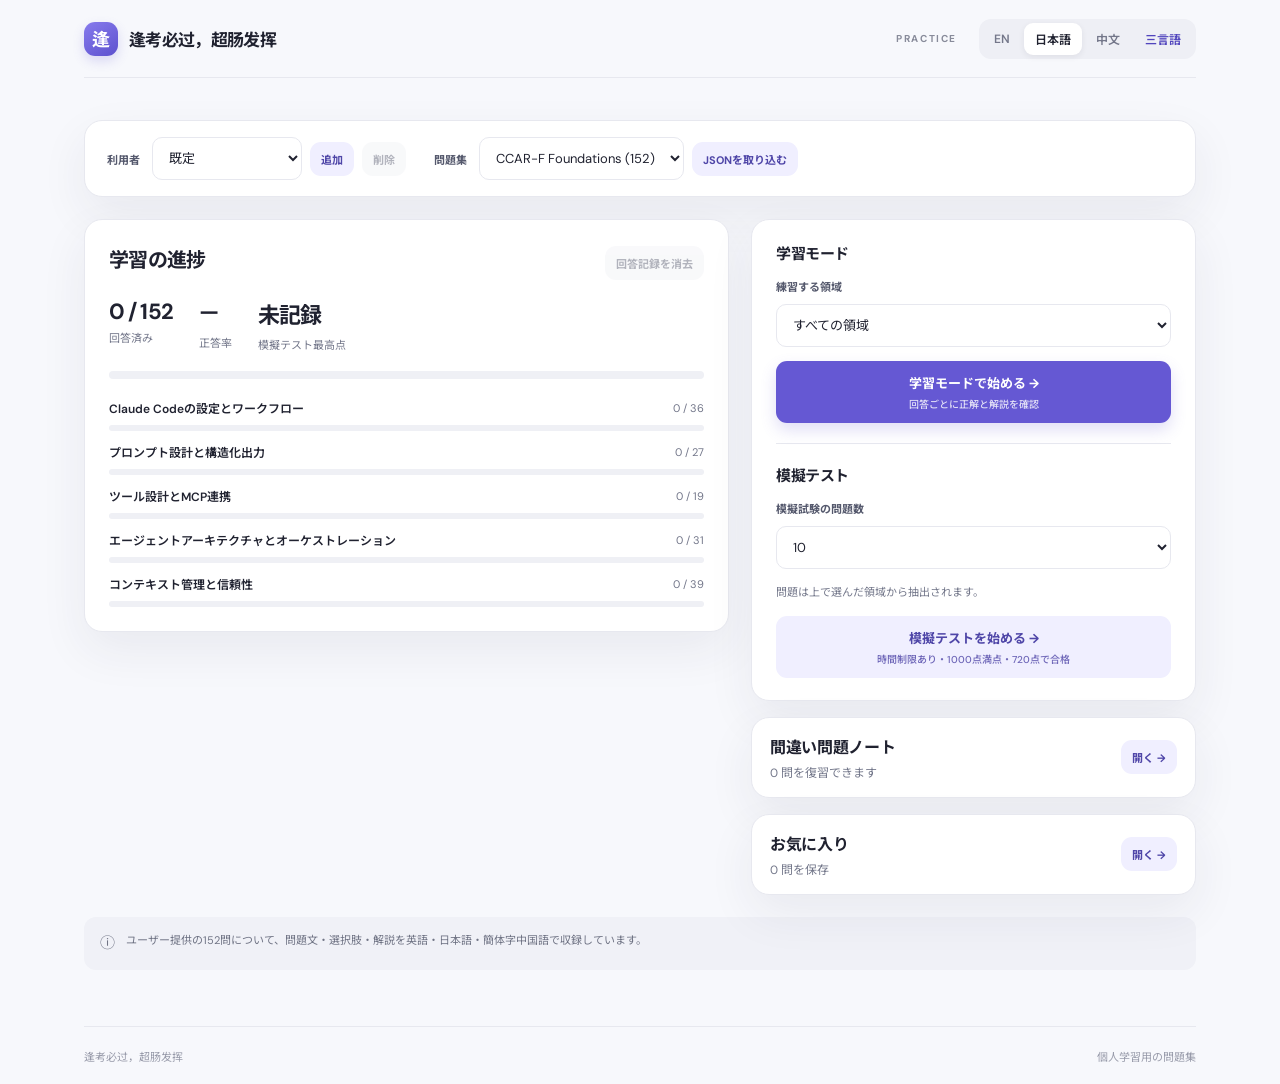
==== index.html @ 95387b3a "Add files via upload" ====
<!doctype html>
<html lang="ja">
  <head>
    <meta charset="UTF-8" />
    <meta name="viewport" content="width=device-width, initial-scale=1.0, viewport-fit=cover" />
    <meta name="apple-mobile-web-app-capable" content="yes" />
    <meta name="mobile-web-app-capable" content="yes" />
    <meta name="apple-mobile-web-app-status-bar-style" content="default" />
    <meta name="theme-color" content="#f7f8fc" />
    <meta name="description" content="Practice question banks in English, Japanese, and Simplified Chinese." />
    <title>逢考必过，超肠发挥</title>
    <link rel="preconnect" href="https://fonts.googleapis.com" />
    <link rel="preconnect" href="https://fonts.gstatic.com" crossorigin />
    <link href="https://fonts.googleapis.com/css2?family=DM+Sans:wght@400;500;600;700&family=Noto+Sans+JP:wght@400;500;600;700&family=Noto+Sans+SC:wght@400;500;600;700&display=swap" rel="stylesheet" />
    <link rel="stylesheet" href="styles.css" />
  </head>
  <body>
    <div class="app-shell">
      <header class="topbar">
        <a class="brand" href="#" aria-label="逢考必过，超肠发挥 home" id="home-link">
          <span class="brand-mark">逢</span>
          <span>逢考必过，超肠发挥</span>
        </a>
        <div class="topbar-right">
          <span class="exam-label">PRACTICE</span>
          <div class="language-switch" aria-label="Language">
            <button class="language-button" data-language="en" type="button">EN</button>
            <button class="language-button is-active" data-language="ja" type="button">日本語</button>
            <button class="language-button" data-language="zh" type="button">中文</button>
            <button class="language-button compare-button" data-language="all" type="button" aria-label="三言語対照表示">三言語</button>
          </div>
        </div>
      </header>

      <main id="app" class="main-content" aria-live="polite"></main>

      <footer class="site-footer">
        <span>逢考必过，超肠发挥</span>
        <span id="footer-note">個人学習用のオリジナル練習問題</span>
      </footer>
    </div>
    <script src="banks/ccar-f-foundations/questions.js"></script>
    <script src="banks/ccar-f-foundations/question-bank.js"></script>
    <script src="banks/ccar-f-foundations/translation-bank.js"></script>
    <script src="bank-store.js"></script>
    <script src="app.js"></script>
  </body>
</html>
---- styles.css ----
:root {
  color-scheme: light;
  --ink: #202230;
  --muted: #73778a;
  --line: #e7e8ef;
  --surface: #ffffff;
  --canvas: #f7f8fc;
  --purple: #6558d3;
  --purple-dark: #5145bd;
  --purple-soft: #f0efff;
  --green: #16835b;
  --green-soft: #eaf7f0;
  --red: #c34d55;
  --red-soft: #fff0f0;
  --shadow: 0 18px 48px rgba(39, 39, 68, .07);
  font-family: "DM Sans", "Noto Sans JP", "Noto Sans SC", sans-serif;
  font-synthesis: none;
}

* { box-sizing: border-box; }
body { margin: 0; background: var(--canvas); color: var(--ink); min-width: 320px; }
button, select { font: inherit; }
button { cursor: pointer; }
button:focus-visible, select:focus-visible, a:focus-visible { outline: 3px solid #a59df2; outline-offset: 3px; }
.app-shell { max-width: 1180px; min-height: 100vh; margin: 0 auto; padding: 0 34px; display: flex; flex-direction: column; }
.topbar { height: 78px; display: flex; align-items: center; justify-content: space-between; border-bottom: 1px solid var(--line); }
.brand { display: inline-flex; gap: 11px; align-items: center; color: var(--ink); text-decoration: none; font-weight: 700; letter-spacing: -.04em; font-size: 17px; }
.brand-mark { display: grid; place-items: center; width: 34px; height: 34px; border-radius: 11px; color: white; background: linear-gradient(145deg, #877bed, #5d51ce); font-weight: 700; font-size: 18px; box-shadow: 0 5px 12px #6558d333; }
.brand-light { color: var(--muted); font-weight: 500; margin-left: 4px; }
.topbar-right { display: flex; align-items: center; gap: 22px; }
.exam-label { color: #888b9a; font-size: 10px; font-weight: 700; letter-spacing: .16em; }
.language-switch { display: flex; gap: 3px; padding: 4px; border-radius: 12px; background: #eeeff5; }
.language-button { border: 0; background: transparent; color: #74778a; border-radius: 9px; padding: 7px 11px; font-size: 12px; font-weight: 600; }
.language-button.is-active { background: #fff; color: var(--ink); box-shadow: 0 2px 6px #20223012; }
.compare-button { color: #5145bd; }
.translation-list { display: grid; gap: 7px; width: 100%; }
.translation { display: grid; grid-template-columns: 48px minmax(0, 1fr); gap: 9px; align-items: start; line-height: 1.65; }
.translation > b { color: var(--purple); font-size: 9px; letter-spacing: .06em; padding-top: 2px; }
.translation > span { min-width: 0; white-space: pre-line; }
.question-text .translation-list { gap: 10px; }
.question-text .translation { grid-template-columns: 54px minmax(0, 1fr); }
.option .translation-list { gap: 6px; }
.feedback .translation-list { gap: 9px; }
.domain-name .translation-list { gap: 3px; }
.site-footer .translation-list { max-width: 310px; }
.main-content { flex: 1; padding: 42px 0 56px; }
.site-footer { min-height: 58px; border-top: 1px solid var(--line); color: #989baa; font-size: 11px; display: flex; align-items: center; justify-content: space-between; }
.eyebrow { color: var(--purple); font-weight: 700; letter-spacing: .13em; text-transform: uppercase; font-size: 11px; }
h1, h2, h3, p { margin-top: 0; }
h1 { margin-bottom: 12px; font-size: clamp(30px, 4vw, 44px); line-height: 1.14; letter-spacing: -.055em; }
h2 { font-size: 20px; letter-spacing: -.035em; margin-bottom: 8px; }
h3 { font-size: 15px; margin-bottom: 6px; }
.lead { max-width: 650px; color: var(--muted); font-size: 15px; line-height: 1.8; margin-bottom: 0; }
.hero { display: flex; align-items: flex-end; justify-content: space-between; gap: 30px; margin: 4px 0 30px; }
.hero-copy { max-width: 720px; }
.hero-stat { text-align: right; min-width: 130px; padding-bottom: 5px; }
.hero-stat strong { display: block; font-size: 35px; letter-spacing: -.06em; }
.hero-stat span { color: var(--muted); font-size: 12px; }
.dashboard-grid { display: grid; grid-template-columns: minmax(0, 1.55fr) minmax(280px, .8fr); gap: 22px; align-items: start; }
.card { background: var(--surface); border: 1px solid var(--line); border-radius: 18px; box-shadow: var(--shadow); }
.domain-card { padding: 24px; }
.card-heading { display: flex; align-items: center; justify-content: space-between; gap: 12px; margin-bottom: 20px; }
.card-heading p { color: var(--muted); font-size: 12px; margin: 0; }
.domain-list { display: grid; gap: 12px; }
.domain-row { display: grid; grid-template-columns: minmax(0, 1fr) auto; gap: 8px 14px; align-items: center; }
.domain-name { font-size: 12px; font-weight: 600; }
.domain-count { font-size: 11px; color: var(--muted); white-space: nowrap; }
.domain-track { grid-column: 1 / -1; height: 6px; border-radius: 8px; background: #eff0f5; overflow: hidden; }
.domain-fill { height: 100%; border-radius: inherit; background: linear-gradient(90deg, #8a7ff0, #6053d2); }
.actions-card { padding: 24px; }
.actions-card .lead-small { color: var(--muted); font-size: 13px; line-height: 1.7; margin: 0 0 20px; }
.select-label { display: block; color: #55596d; font-size: 11px; font-weight: 700; margin: 0 0 7px; }
.domain-select { width: 100%; padding: 11px 12px; border: 1px solid var(--line); border-radius: 10px; background: #fff; color: var(--ink); margin-bottom: 14px; font-size: 13px; }
.button-stack { display: grid; gap: 10px; }
.btn { border: 0; border-radius: 11px; padding: 12px 16px; font-size: 13px; font-weight: 700; transition: transform .15s, background .15s, box-shadow .15s; }
.btn:hover { transform: translateY(-1px); }
.btn-primary { color: white; background: var(--purple); box-shadow: 0 7px 16px #6558d333; }
.btn-primary:hover { background: var(--purple-dark); }
.btn-secondary { color: #4f46a8; background: var(--purple-soft); }
.btn-quiet { color: #55596d; background: #f1f2f6; }
.btn:disabled { cursor: not-allowed; opacity: .45; transform: none; box-shadow: none; }
.saved-progress { margin-top: 16px; padding-top: 15px; border-top: 1px solid var(--line); display: flex; justify-content: space-between; color: var(--muted); font-size: 11px; }
.saved-progress strong { color: var(--ink); }
.wrong-book-section { margin-top: 22px; padding: 24px; }
.wrong-book-heading { display: flex; justify-content: space-between; align-items: center; gap: 18px; }
.wrong-book-heading h2 { margin-bottom: 5px; }
.wrong-book-heading p { margin: 0; color: var(--muted); font-size: 12px; }
.wrong-book-actions { display: flex; align-items: center; gap: 9px; }
.btn-small { padding: 9px 11px; font-size: 11px; }
.wrong-book-preview { display: grid; gap: 7px; margin-top: 17px; }
.wrong-book-row { display: flex; align-items: stretch; gap: 8px; min-width: 0; }
.wrong-book-item { display: grid; grid-template-columns: 46px minmax(0, 1fr) auto; align-items: center; gap: 12px; flex: 1; min-width: 0; padding: 11px 12px; border: 1px solid var(--line); border-radius: 10px; background: #fff; color: var(--ink); text-align: left; }
.wrong-book-id { color: var(--purple); font-size: 11px; font-weight: 700; }
.wrong-book-question { min-width: 0; display: block; color: #626678; font-size: 11px; line-height: 1.5; }
.wrong-book-question > span { display: -webkit-box; -webkit-line-clamp: 2; -webkit-box-orient: vertical; overflow: hidden; }
.wrong-book-question small { display: block; margin-top: 4px; color: var(--red); font-size: 10px; font-weight: 700; }
.wrong-book-item:hover { border-color: #aaa2ef; background: #fcfbff; }
.wrong-book-remove { align-self: center; flex: 0 0 auto; border: 1px solid #f0d6d7; border-radius: 9px; padding: 8px 10px; background: #fff7f7; color: #a34048; font-size: 11px; font-weight: 600; }
.wrong-book-remove:hover { border-color: #dc989c; background: var(--red-soft); }
.wrong-book-preview .empty-note { margin: 3px 0 0; }
.disclaimer { display: flex; gap: 11px; align-items: flex-start; margin-top: 22px; padding: 14px 16px; border-radius: 12px; background: #f0f1f7; color: #6f7384; font-size: 11px; line-height: 1.7; }
.disclaimer-icon { flex: 0 0 auto; font-size: 15px; }
.resume-card { margin: -8px 0 22px; padding: 20px 24px; display: flex; justify-content: space-between; align-items: center; gap: 18px; border-color: #dcd9ff; background: linear-gradient(115deg, #fff, #f8f7ff); }
.resume-card h2 { margin: 10px 0 4px; font-size: 17px; }
.resume-card p { margin: 0; color: var(--muted); font-size: 12px; }
.resume-actions { display: flex; align-items: center; gap: 9px; }
.workspace-card { margin: 0 0 22px; padding: 20px 24px; display: grid; gap: 14px; }
.workspace-grid { display: grid; grid-template-columns: repeat(auto-fit, minmax(300px, 1fr)); gap: 20px; }
.workspace-field .select-label { margin-top: 0; }
.workspace-row { display: flex; flex-wrap: wrap; align-items: center; gap: 8px; }
.workspace-row .domain-select { flex: 1 1 160px; min-width: 0; width: auto; margin-bottom: 0; }
.workspace-hint { margin: 8px 0 0; color: var(--muted); font-size: 11px; line-height: 1.6; }
.workspace-notice { margin: 0; padding: 10px 12px; border-radius: 10px; font-size: 12px; line-height: 1.6; }
.workspace-notice.is-ok { color: #176d4d; background: var(--green-soft); }
.workspace-notice.is-error { color: #994047; background: var(--red-soft); }
.import-grid { display: grid; grid-template-columns: repeat(auto-fit, minmax(300px, 1fr)); gap: 22px; align-items: start; margin-bottom: 22px; }
.import-card { padding: 24px; margin-bottom: 22px; }
.import-grid .import-card { margin-bottom: 0; }
.import-card h2 { margin: 0 0 12px; }
.import-card .lead-small { color: var(--muted); font-size: 13px; line-height: 1.7; margin: 0 0 16px; }
.dropzone { display: grid; justify-items: center; gap: 12px; padding: 26px 18px; border: 1.5px dashed #c9c4f5; border-radius: 14px; background: #fbfbff; color: var(--muted); text-align: center; font-size: 12px; line-height: 1.7; cursor: pointer; transition: border-color .15s, background .15s; }
.dropzone:hover, .dropzone.is-dragover { border-color: var(--purple); background: var(--purple-soft); }
.import-preview { margin-top: 16px; }
.preview-box { display: grid; gap: 12px; padding: 16px; border: 1px solid var(--line); border-radius: 12px; background: #fff; }
.preview-facts { display: flex; flex-wrap: wrap; gap: 22px; margin: 0; }
.preview-facts dt { color: var(--muted); font-size: 11px; font-weight: 600; }
.preview-facts dd { margin: 3px 0 0; font-size: 15px; font-weight: 700; }
.preview-label { margin: 0; color: #55596d; font-size: 11px; font-weight: 700; }
.preview-domains { display: grid; gap: 7px; margin: 0; padding: 0; list-style: none; font-size: 12px; }
.preview-domains li { display: flex; justify-content: space-between; align-items: center; gap: 10px; }
.preview-sample { margin: 0; padding: 10px 12px; border-radius: 10px; background: #f6f6fa; color: #5a5e70; font-size: 12px; line-height: 1.6; }
.saved-list { display: grid; gap: 8px; margin-bottom: 16px; }
.saved-row { display: flex; justify-content: space-between; align-items: center; gap: 12px; padding: 11px 12px; border: 1px solid var(--line); border-radius: 10px; background: #fff; }
.saved-info { display: grid; gap: 3px; min-width: 0; font-size: 12px; color: var(--muted); }
.saved-info strong { color: var(--ink); font-size: 13px; overflow-wrap: anywhere; }
.saved-active { color: var(--purple); font-weight: 700; }
.import-open { display: inline-block; text-decoration: none; }
.table-scroll { overflow-x: auto; }
.format-table { width: 100%; border-collapse: collapse; font-size: 12px; line-height: 1.6; }
.format-table th, .format-table td { padding: 10px 10px; border-bottom: 1px solid var(--line); text-align: left; vertical-align: top; }
.format-table th { color: var(--muted); font-size: 11px; font-weight: 700; }
.format-table code { font-size: 11px; color: #4f46a8; background: var(--purple-soft); padding: 2px 6px; border-radius: 6px; white-space: nowrap; }
.req-pill { display: inline-block; padding: 3px 8px; border-radius: 20px; background: #f1f2f6; color: #666a7b; font-size: 10px; font-weight: 700; white-space: nowrap; }
.req-pill.is-required { background: var(--red-soft); color: #994047; }
.sample-code { margin: 0; max-height: 420px; overflow: auto; padding: 16px; border-radius: 12px; background: #1f2033; color: #e8e8f4; font-size: 12px; line-height: 1.6; white-space: pre; }
.session-choice-backdrop { position: fixed; inset: 0; z-index: 1000; display: grid; place-items: center; padding: 20px; background: rgba(27, 28, 42, .46); -webkit-backdrop-filter: blur(3px); backdrop-filter: blur(3px); }
.session-choice-dialog { width: min(100%, 460px); padding: 27px; border: 1px solid var(--line); border-radius: 18px; background: var(--surface); box-shadow: 0 24px 70px rgba(21, 22, 38, .22); }
.session-choice-dialog h2 { margin-bottom: 9px; }
.session-choice-dialog > p { margin-bottom: 22px; color: var(--muted); font-size: 13px; line-height: 1.7; }
.session-choice-actions { display: grid; gap: 9px; }
.session-choice-actions .text-button { padding: 10px; }
.quiz-wrap { max-width: 820px; margin: 0 auto; }
.quiz-topline { display: flex; justify-content: space-between; align-items: center; gap: 15px; margin-bottom: 18px; }
.quiz-mode { color: var(--purple); background: var(--purple-soft); border-radius: 20px; padding: 7px 12px; font-size: 11px; font-weight: 700; }
.quiz-top-actions { display: flex; align-items: center; gap: 15px; }
.timer { font-variant-numeric: tabular-nums; color: #5d6072; font-size: 13px; font-weight: 700; }
.text-button { border: 0; background: transparent; color: var(--muted); font-size: 12px; font-weight: 600; padding: 7px 0; }
.progress-line { height: 5px; background: #e9eaf1; border-radius: 8px; overflow: hidden; margin-bottom: 23px; }
.progress-value { height: 100%; background: var(--purple); border-radius: inherit; transition: width .25s ease; }
.question-card { padding: clamp(22px, 4vw, 34px); }
.question-meta { display: flex; justify-content: space-between; align-items: center; gap: 12px; margin-bottom: 17px; }
.question-number { color: var(--muted); font-size: 12px; font-weight: 600; }
.topic-pill { border-radius: 20px; background: #f4f4f8; padding: 6px 10px; color: #666a7b; font-size: 10px; font-weight: 600; }
.question-text { font-size: clamp(17px, 2.5vw, 20px); line-height: 1.75; font-weight: 600; letter-spacing: -.025em; margin-bottom: 24px; }
.options { display: grid; gap: 10px; }
.option { display: grid; grid-template-columns: 34px 1fr; gap: 12px; align-items: start; text-align: left; width: 100%; padding: 14px 15px; border-radius: 12px; background: white; border: 1px solid var(--line); color: var(--ink); line-height: 1.65; font-size: 13px; transition: border .15s, background .15s, transform .15s; }
.option:hover:not(:disabled) { border-color: #aaa2ef; transform: translateY(-1px); }
.option-letter { display: grid; place-items: center; width: 27px; height: 27px; border-radius: 8px; background: #f1f2f6; color: #74778a; font-size: 11px; font-weight: 700; }
.option.is-selected { border-color: var(--purple); background: #faf9ff; box-shadow: 0 0 0 2px #6558d313; }
.option.is-selected .option-letter { color: white; background: var(--purple); }
.option.is-correct { border-color: #91d5b6; background: var(--green-soft); }
.option.is-correct .option-letter { color: white; background: var(--green); }
.option.is-wrong { border-color: #efb4b7; background: var(--red-soft); }
.option.is-wrong .option-letter { color: white; background: var(--red); }
.option:disabled { cursor: default; }
.feedback { display: none; margin-top: 18px; padding: 16px; border-radius: 12px; line-height: 1.7; font-size: 12px; }
.feedback.is-visible { display: block; }
.feedback.is-good { color: #176d4d; background: var(--green-soft); }
.feedback.is-bad { color: #994047; background: var(--red-soft); }
.feedback strong { display: block; margin-bottom: 4px; }
.quiz-controls { display: flex; justify-content: space-between; gap: 12px; margin-top: 18px; }
.quiz-controls .right-controls { display: flex; gap: 9px; }
.question-map { margin-top: 16px; display: flex; flex-wrap: wrap; gap: 6px; }
.map-dot { display: grid; place-items: center; width: 27px; height: 27px; border: 1px solid var(--line); border-radius: 8px; background: white; color: var(--muted); font-size: 10px; }
.map-dot.is-current { border-color: var(--purple); color: var(--purple); box-shadow: inset 0 0 0 1px var(--purple); }
.map-dot.is-answered { background: var(--purple-soft); border-color: #d8d4ff; color: #4e44ad; }
.map-dot.is-practiced { border-bottom: 2px solid var(--purple); }
.progress-card { margin-bottom: 22px; padding: 24px; }
.progress-summary { display: flex; flex-wrap: wrap; align-items: baseline; gap: 6px 14px; margin-bottom: 10px; color: var(--muted); font-size: 12px; }
.progress-summary strong { color: var(--ink); font-size: 22px; }
.progress-total { height: 8px; margin-bottom: 20px; }
.question-meta-left { display: flex; flex-wrap: wrap; align-items: center; gap: 8px; }
.question-meta-right { display: flex; flex-wrap: wrap; align-items: center; justify-content: flex-end; gap: 8px; }
.favorite-toggle { border: 1px solid var(--line); border-radius: 20px; background: white; padding: 6px 10px; color: var(--muted); font-size: 10px; font-weight: 700; }
.favorite-toggle.is-on { border-color: #f0d58a; background: #fff9e6; color: #8a6400; }
.practice-mark { border-radius: 20px; padding: 5px 10px; background: var(--purple-soft); color: #4e44ad; font-size: 10px; font-weight: 700; }
.practice-mark.is-good { background: var(--green-soft); color: #176d4d; }
.practice-mark.is-bad { background: var(--red-soft); color: #994047; }
.result-wrap { max-width: 840px; margin: 12px auto 0; }
.result-hero { padding: 34px; text-align: center; }
.score-ring { width: 132px; height: 132px; display: grid; place-items: center; margin: 22px auto 16px; border-radius: 50%; background: conic-gradient(var(--purple) var(--score), #eeedf8 0); position: relative; }
.score-ring::before { content: ""; position: absolute; inset: 9px; border-radius: inherit; background: white; }
.score-number { position: relative; z-index: 1; font-size: 31px; font-weight: 700; letter-spacing: -.05em; }
.score-number.is-points { font-size: 20px; letter-spacing: -.04em; }
.result-subtitle { color: var(--muted); font-size: 13px; margin: 0; }
.result-details { margin-top: 18px; text-align: left; }
.result-item { border-top: 1px solid var(--line); padding: 18px 0; }
.result-item-head { display: flex; justify-content: space-between; gap: 12px; font-size: 12px; font-weight: 700; margin-bottom: 8px; }
.result-item p { color: #6e7283; font-size: 12px; line-height: 1.7; margin: 0; }
.result-actions { display: flex; justify-content: center; gap: 10px; margin-top: 22px; }
.empty-note { color: var(--muted); font-size: 13px; }

@media (max-width: 760px) {
  .app-shell { padding: 0 18px; }
  .topbar { height: 68px; }
  .topbar-right { gap: 10px; }
  .language-switch { gap: 1px; padding: 3px; }
  .language-button { padding: 6px 7px; font-size: 10px; }
  .exam-label { display: none; }
  .main-content { padding: 30px 0 38px; }
  .hero { display: block; }
  .hero-stat { text-align: left; margin-top: 18px; }
  .hero-stat strong { display: inline; font-size: 25px; margin-right: 7px; }
  .dashboard-grid { grid-template-columns: 1fr; }
  .domain-card, .actions-card { padding: 20px; }
  .wrong-book-section { padding: 18px; }
  .wrong-book-heading { align-items: flex-start; flex-direction: column; }
  .wrong-book-actions { width: 100%; justify-content: space-between; }
  .wrong-book-row { gap: 5px; }
  .wrong-book-item { grid-template-columns: 32px minmax(0, 1fr); gap: 7px; padding: 9px 8px; }
  .wrong-book-item .topic-pill { display: none; }
  .wrong-book-remove { padding: 7px; font-size: 10px; }
  .resume-card { align-items: flex-start; flex-direction: column; padding: 18px; }
  .resume-actions { width: 100%; justify-content: space-between; }
  .quiz-topline { align-items: flex-start; }
  .quiz-top-actions { gap: 9px; }
  .question-card { padding: 20px 16px; }
  .question-meta { align-items: flex-start; }
  .topic-pill { max-width: 60%; text-align: right; }
  .site-footer { gap: 10px; font-size: 10px; }
  .translation { grid-template-columns: 42px minmax(0, 1fr); gap: 6px; }
  .question-text .translation { grid-template-columns: 44px minmax(0, 1fr); }
}

.collection-grid { display: grid; grid-template-columns: repeat(auto-fit, minmax(260px, 1fr)); gap: 18px; margin-top: 22px; }
.collection-button { display: flex; justify-content: space-between; align-items: center; gap: 14px; width: 100%; padding: 20px 22px; text-align: left; color: var(--ink); cursor: pointer; transition: border-color .15s, transform .15s; }
.collection-button:hover { border-color: #aaa2ef; transform: translateY(-1px); }
.collection-text { display: grid; gap: 5px; min-width: 0; }
.collection-title { font-size: 16px; font-weight: 700; letter-spacing: -.02em; }
.collection-count { color: var(--muted); font-size: 12px; }
.collection-wrap { max-width: 860px; margin: 0 auto; }
.collection-wrap .wrong-book-section { margin-top: 18px; }
.collection-wrap .wrong-book-preview { gap: 9px; }

.workspace-card { padding: 16px 22px; }
.workspace-bar { display: flex; flex-wrap: wrap; gap: 16px 28px; align-items: center; }
.workspace-group { display: flex; flex-wrap: wrap; align-items: center; gap: 8px; }
.workspace-group .select-label { margin: 0 4px 0 0; }
.workspace-group .domain-select { width: auto; min-width: 150px; margin-bottom: 0; }
.workspace-card .workspace-notice { margin-top: 12px; }
.home-grid { display: grid; grid-template-columns: minmax(0, 1.45fr) minmax(280px, 1fr); gap: 22px; align-items: start; margin-top: 22px; }
.home-progress { padding: 24px; }
.home-progress .card-heading { margin-bottom: 16px; }
.stat-row { display: flex; flex-wrap: wrap; gap: 26px; margin-bottom: 16px; }
.stat { display: grid; gap: 3px; }
.stat strong { font-size: 22px; letter-spacing: -.04em; }
.stat span { color: var(--muted); font-size: 11px; }
.home-side { display: grid; gap: 16px; }
.home-side .actions-card { padding: 22px 24px; }
.home-side .collection-button { padding: 16px 18px; }
@media (max-width: 860px) {
  .home-grid { grid-template-columns: minmax(0, 1fr); }
}

.actions-card .mode-block { display: grid; gap: 10px; }
.actions-card .mode-block + .mode-block { margin-top: 20px; padding-top: 20px; border-top: 1px solid var(--line); }
.actions-card .mode-block h2 { margin: 0 0 4px; font-size: 15px; }
.actions-card .mode-block .select-label { margin-bottom: 0; }
.actions-card .mode-block .domain-select { margin-bottom: 4px; }
.actions-card .mode-block .lead-small { margin: 0 0 4px; font-size: 11px; }
.actions-card .mode-block .btn { width: 100%; }

/* iPhone / touch support */
html { -webkit-text-size-adjust: 100%; text-size-adjust: 100%; }
body { -webkit-tap-highlight-color: transparent; }
.app-shell { min-height: 100vh; min-height: 100dvh; padding-left: max(34px, env(safe-area-inset-left)); padding-right: max(34px, env(safe-area-inset-right)); }
.site-footer { padding-bottom: env(safe-area-inset-bottom); }
.session-choice-backdrop { padding-bottom: max(20px, env(safe-area-inset-bottom)); }
.btn, .option, .collection-button { touch-action: manipulation; }
.table-scroll, .sample-code { -webkit-overflow-scrolling: touch; }

@media (hover: none) {
  .btn:hover, .option:hover:not(:disabled), .collection-button:hover { transform: none; }
}

@media (max-width: 760px) {
  .app-shell { padding-left: max(16px, env(safe-area-inset-left)); padding-right: max(16px, env(safe-area-inset-right)); }
  .topbar { height: auto; min-height: 60px; padding: max(8px, env(safe-area-inset-top)) 0 8px; flex-wrap: wrap; gap: 8px; }
  .brand { font-size: 15px; }
  .topbar-right { flex: 1 1 auto; justify-content: flex-end; }
  .language-switch { flex-wrap: wrap; justify-content: flex-end; }
  .language-button { min-height: 36px; padding: 6px 9px; font-size: 11px; }
  /* 16px+ keeps iOS Safari from zooming when a field is focused */
  .domain-select, select, input, textarea { font-size: 16px; }
  .domain-select { min-height: 44px; }
  .btn { min-height: 46px; font-size: 14px; }
  .btn-small { min-height: 40px; }
  .text-button, .favorite-toggle, .wrong-book-remove { min-height: 40px; }
  .option { grid-template-columns: 30px 1fr; gap: 10px; padding: 14px 12px; font-size: 14px; }
  .option-letter { width: 28px; height: 28px; font-size: 12px; }
  .map-dot { width: 34px; height: 34px; font-size: 11px; }
  .question-map { gap: 7px; }
  .workspace-card { padding: 14px 16px; }
  .workspace-bar { flex-direction: column; align-items: stretch; gap: 12px; }
  .workspace-group { flex-wrap: wrap; }
  .workspace-group .domain-select { flex: 1 1 140px; min-width: 0; }
  .quiz-controls { position: sticky; bottom: 0; z-index: 5; margin: 14px -16px 0; padding: 10px 16px calc(10px + env(safe-area-inset-bottom)); background: rgba(247, 248, 252, .94); -webkit-backdrop-filter: blur(8px); backdrop-filter: blur(8px); border-top: 1px solid var(--line); }
  .quiz-controls .btn { flex: 1 1 auto; }
  .quiz-controls .right-controls { flex: 1 1 auto; }
  .quiz-controls .right-controls .btn { flex: 1 1 0; }
  .result-actions { flex-direction: column; }
  .result-hero { padding: 24px 16px; }
  .preview-facts { gap: 14px; }
  .saved-row { flex-wrap: wrap; }
  .collection-button { padding: 16px; }
  .home-progress, .import-card { padding: 18px; }
  .session-choice-dialog { padding: 22px 18px; }
}
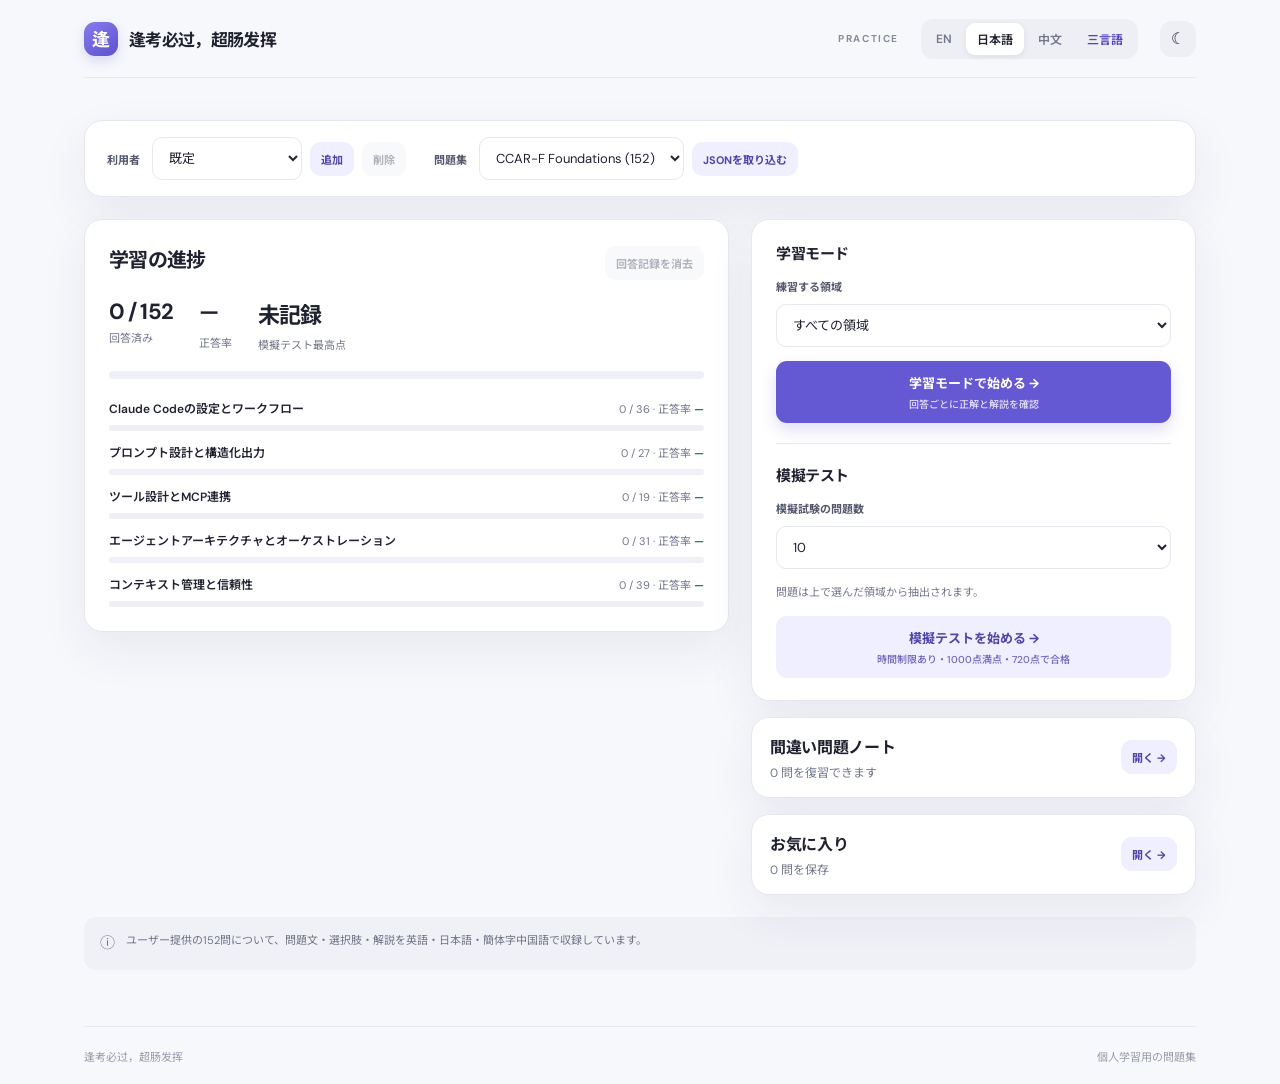
==== commit bde18d10: "Add files via upload" ====
--- a/index.html
+++ b/index.html
@@ -13,6 +13,7 @@
     <link rel="preconnect" href="https://fonts.gstatic.com" crossorigin />
     <link href="https://fonts.googleapis.com/css2?family=DM+Sans:wght@400;500;600;700&family=Noto+Sans+JP:wght@400;500;600;700&family=Noto+Sans+SC:wght@400;500;600;700&display=swap" rel="stylesheet" />
     <link rel="stylesheet" href="styles.css" />
+    <script src="theme.js"></script>
   </head>
   <body>
     <div class="app-shell">
--- a/styles.css
+++ b/styles.css
@@ -326,3 +326,88 @@
   .home-progress, .import-card { padding: 18px; }
   .session-choice-dialog { padding: 22px 18px; }
 }
+.domain-accuracy { color: var(--green); font-weight: 700; }
+
+/* Dark mode */
+.theme-toggle { border: 0; width: 36px; height: 36px; border-radius: 12px; background: #eeeff5; color: var(--ink); font-size: 16px; line-height: 1; touch-action: manipulation; }
+:root[data-theme="dark"] {
+  color-scheme: dark;
+  --ink: #e8e9f2;
+  --muted: #9a9db2;
+  --line: #2c2e40;
+  --surface: #1c1d2b;
+  --canvas: #14151f;
+  --purple: #8a7ff0;
+  --purple-dark: #9b92f4;
+  --purple-soft: #2a2850;
+  --green: #3fbf8a;
+  --green-soft: #17342b;
+  --red: #e0707a;
+  --red-soft: #3a2024;
+  --shadow: 0 18px 48px rgba(0, 0, 0, .35);
+}
+[data-theme="dark"] .theme-toggle,
+[data-theme="dark"] .language-switch { background: #262839; }
+[data-theme="dark"] .language-button { color: #9a9db2; }
+[data-theme="dark"] .language-button.is-active { background: #3a3c54; color: var(--ink); box-shadow: none; }
+[data-theme="dark"] .compare-button { color: #b2a9f7; }
+[data-theme="dark"] .exam-label,
+[data-theme="dark"] .site-footer { color: #7d8095; }
+[data-theme="dark"] .domain-select,
+[data-theme="dark"] .option,
+[data-theme="dark"] .wrong-book-item,
+[data-theme="dark"] .saved-row,
+[data-theme="dark"] .preview-box,
+[data-theme="dark"] .favorite-toggle,
+[data-theme="dark"] .map-dot { background: #232537; color: var(--ink); }
+[data-theme="dark"] .map-dot { color: var(--muted); }
+[data-theme="dark"] .map-dot.is-answered { background: var(--purple-soft); color: #c3bdfa; border-color: #4a4590; }
+[data-theme="dark"] .map-dot.is-current { color: var(--purple); }
+[data-theme="dark"] .option.is-selected { background: #2a2850; }
+[data-theme="dark"] .option.is-correct { background: var(--green-soft); border-color: #2f7a5c; }
+[data-theme="dark"] .option.is-wrong { background: var(--red-soft); border-color: #8a4a50; }
+[data-theme="dark"] .option-letter { background: #333550; color: #b4b7cb; }
+[data-theme="dark"] .option.is-selected .option-letter,
+[data-theme="dark"] .option.is-correct .option-letter,
+[data-theme="dark"] .option.is-wrong .option-letter { color: #fff; }
+[data-theme="dark"] .option.is-selected .option-letter { background: var(--purple); }
+[data-theme="dark"] .option.is-correct .option-letter { background: #1f9468; }
+[data-theme="dark"] .option.is-wrong .option-letter { background: #c34d55; }
+[data-theme="dark"] .btn-secondary { color: #c3bdfa; }
+[data-theme="dark"] .btn-quiet,
+[data-theme="dark"] .topic-pill,
+[data-theme="dark"] .req-pill { background: #2a2c3f; color: #b4b7cb; }
+[data-theme="dark"] .req-pill.is-required { background: var(--red-soft); color: #f0a0a6; }
+[data-theme="dark"] .quiz-mode,
+[data-theme="dark"] .practice-mark { color: #c3bdfa; }
+[data-theme="dark"] .practice-mark.is-good,
+[data-theme="dark"] .feedback.is-good,
+[data-theme="dark"] .workspace-notice.is-ok { color: #7ee0b4; }
+[data-theme="dark"] .practice-mark.is-bad,
+[data-theme="dark"] .feedback.is-bad,
+[data-theme="dark"] .workspace-notice.is-error { color: #f0a0a6; }
+[data-theme="dark"] .favorite-toggle.is-on { background: #3a3218; border-color: #6d5a1c; color: #f0cf6a; }
+[data-theme="dark"] .domain-track,
+[data-theme="dark"] .progress-line { background: #2c2e40; }
+[data-theme="dark"] .score-ring { background: conic-gradient(var(--purple) var(--score), #2c2e40 0); }
+[data-theme="dark"] .score-ring::before { background: var(--surface); }
+[data-theme="dark"] .resume-card { background: linear-gradient(115deg, #1c1d2b, #232246); border-color: #3b3870; }
+[data-theme="dark"] .dropzone { background: #1f2030; border-color: #4a4590; }
+[data-theme="dark"] .dropzone:hover,
+[data-theme="dark"] .dropzone.is-dragover { background: var(--purple-soft); }
+[data-theme="dark"] .disclaimer,
+[data-theme="dark"] .preview-sample { background: #232537; color: #a5a8bc; }
+[data-theme="dark"] .wrong-book-question,
+[data-theme="dark"] .result-item p,
+[data-theme="dark"] .timer,
+[data-theme="dark"] .select-label,
+[data-theme="dark"] .preview-label { color: #aeb1c5; }
+[data-theme="dark"] .wrong-book-item:hover { background: #2a2c40; border-color: #5a54a8; }
+[data-theme="dark"] .wrong-book-remove { background: #3a2024; border-color: #6b3a40; color: #f0a0a6; }
+[data-theme="dark"] .format-table code { color: #c3bdfa; }
+[data-theme="dark"] .session-choice-backdrop { background: rgba(0, 0, 0, .6); }
+[data-theme="dark"] .collection-button:hover,
+[data-theme="dark"] .option:hover:not(:disabled) { border-color: #6a63c4; }
+@media (max-width: 760px) {
+  [data-theme="dark"] .quiz-controls { background: rgba(20, 21, 31, .94); }
+}
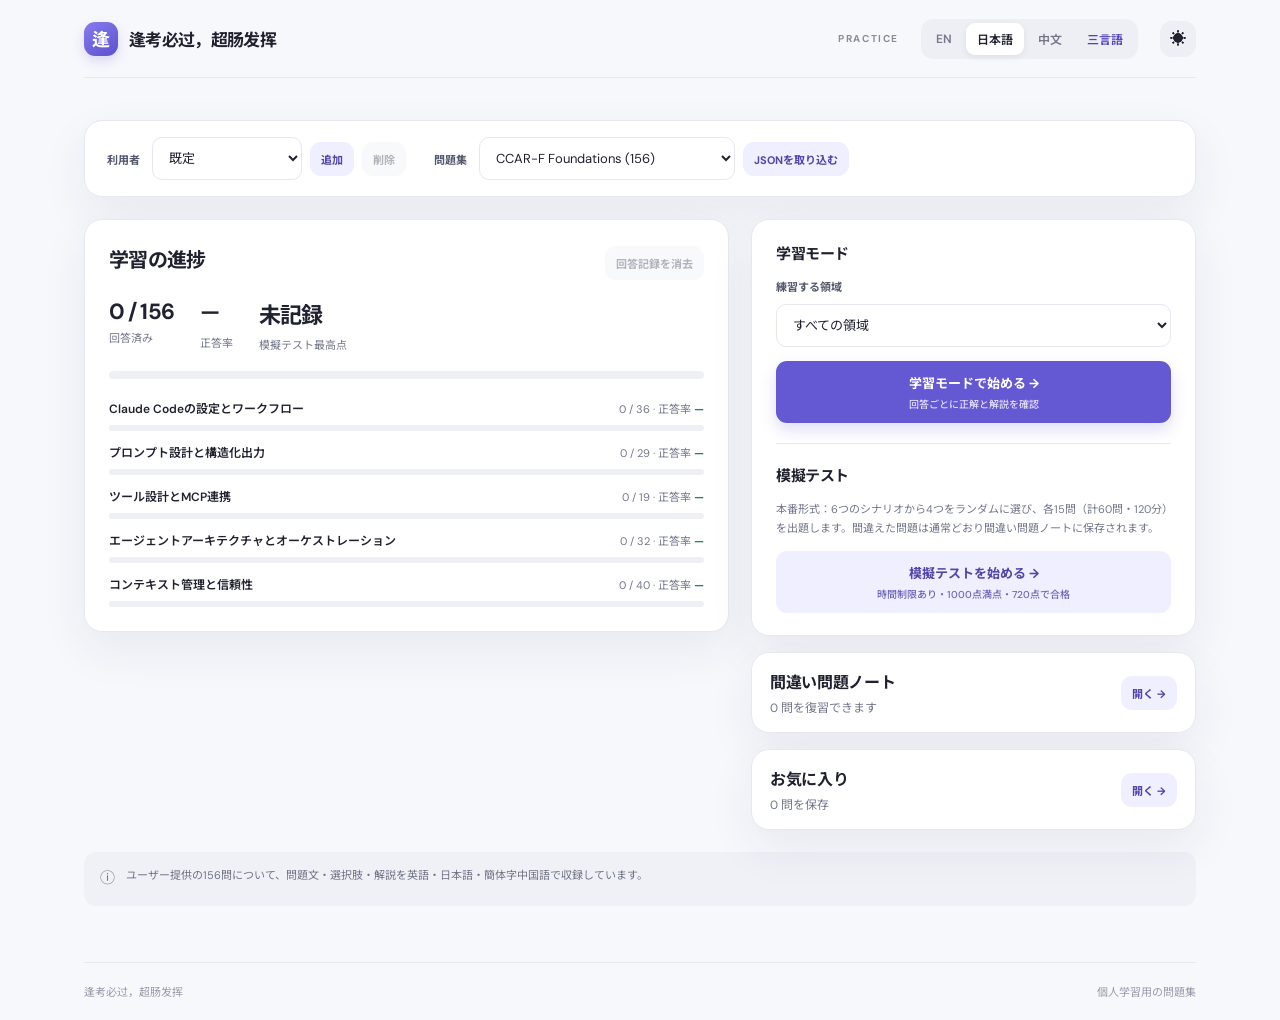
==== commit 772fa5a2: "Add files via upload" ====
--- a/index.html
+++ b/index.html
@@ -12,7 +12,7 @@
     <link rel="preconnect" href="https://fonts.googleapis.com" />
     <link rel="preconnect" href="https://fonts.gstatic.com" crossorigin />
     <link href="https://fonts.googleapis.com/css2?family=DM+Sans:wght@400;500;600;700&family=Noto+Sans+JP:wght@400;500;600;700&family=Noto+Sans+SC:wght@400;500;600;700&display=swap" rel="stylesheet" />
-    <link rel="stylesheet" href="styles.css" />
+    <link rel="stylesheet" href="styles.css?v=20261113j" />
     <script src="theme.js"></script>
   </head>
   <body>
@@ -43,7 +43,9 @@
     <script src="banks/ccar-f-foundations/questions.js"></script>
     <script src="banks/ccar-f-foundations/question-bank.js"></script>
     <script src="banks/ccar-f-foundations/translation-bank.js"></script>
+    <script src="banks/ccar-f-foundations/scenarios.js?v=20261112a"></script>
+    <script src="banks/n2-202307/question-bank.js?v=20261113p"></script>
     <script src="bank-store.js"></script>
-    <script src="app.js"></script>
+    <script src="app.js?v=20261113u"></script>
   </body>
 </html>
--- a/styles.css
+++ b/styles.css
@@ -154,6 +154,8 @@
 .quiz-mode { color: var(--purple); background: var(--purple-soft); border-radius: 20px; padding: 7px 12px; font-size: 11px; font-weight: 700; }
 .quiz-top-actions { display: flex; align-items: center; gap: 15px; }
 .timer { font-variant-numeric: tabular-nums; color: #5d6072; font-size: 13px; font-weight: 700; }
+/* Keep the mock-exam countdown visible while the page scrolls. */
+.quiz-top-actions .timer { position: fixed; top: 12px; right: 16px; z-index: 50; padding: 8px 14px; border: 1px solid var(--line); border-radius: 20px; background: var(--surface); box-shadow: 0 6px 20px rgba(21, 22, 38, .14); font-size: 14px; }
 .text-button { border: 0; background: transparent; color: var(--muted); font-size: 12px; font-weight: 600; padding: 7px 0; }
 .progress-line { height: 5px; background: #e9eaf1; border-radius: 8px; overflow: hidden; margin-bottom: 23px; }
 .progress-value { height: 100%; background: var(--purple); border-radius: inherit; transition: width .25s ease; }
@@ -161,7 +163,7 @@
 .question-meta { display: flex; justify-content: space-between; align-items: center; gap: 12px; margin-bottom: 17px; }
 .question-number { color: var(--muted); font-size: 12px; font-weight: 600; }
 .topic-pill { border-radius: 20px; background: #f4f4f8; padding: 6px 10px; color: #666a7b; font-size: 10px; font-weight: 600; }
-.question-text { font-size: clamp(17px, 2.5vw, 20px); line-height: 1.75; font-weight: 600; letter-spacing: -.025em; margin-bottom: 24px; }
+.question-text { font-size: clamp(17px, 2.5vw, 20px); line-height: 1.75; font-weight: 600; letter-spacing: -.025em; margin-bottom: 24px; white-space: pre-line; }
 .options { display: grid; gap: 10px; }
 .option { display: grid; grid-template-columns: 34px 1fr; gap: 12px; align-items: start; text-align: left; width: 100%; padding: 14px 15px; border-radius: 12px; background: white; border: 1px solid var(--line); color: var(--ink); line-height: 1.65; font-size: 13px; transition: border .15s, background .15s, transform .15s; }
 .option:hover:not(:disabled) { border-color: #aaa2ef; transform: translateY(-1px); }
@@ -279,135 +281,292 @@
 .actions-card .mode-block .domain-select { margin-bottom: 4px; }
 .actions-card .mode-block .lead-small { margin: 0 0 4px; font-size: 11px; }
 .actions-card .mode-block .btn { width: 100%; }
-
-/* iPhone / touch support */
-html { -webkit-text-size-adjust: 100%; text-size-adjust: 100%; }
-body { -webkit-tap-highlight-color: transparent; }
-.app-shell { min-height: 100vh; min-height: 100dvh; padding-left: max(34px, env(safe-area-inset-left)); padding-right: max(34px, env(safe-area-inset-right)); }
-.site-footer { padding-bottom: env(safe-area-inset-bottom); }
-.session-choice-backdrop { padding-bottom: max(20px, env(safe-area-inset-bottom)); }
-.btn, .option, .collection-button { touch-action: manipulation; }
-.table-scroll, .sample-code { -webkit-overflow-scrolling: touch; }
-
-@media (hover: none) {
-  .btn:hover, .option:hover:not(:disabled), .collection-button:hover { transform: none; }
-}
-
-@media (max-width: 760px) {
-  .app-shell { padding-left: max(16px, env(safe-area-inset-left)); padding-right: max(16px, env(safe-area-inset-right)); }
-  .topbar { height: auto; min-height: 60px; padding: max(8px, env(safe-area-inset-top)) 0 8px; flex-wrap: wrap; gap: 8px; }
-  .brand { font-size: 15px; }
-  .topbar-right { flex: 1 1 auto; justify-content: flex-end; }
-  .language-switch { flex-wrap: wrap; justify-content: flex-end; }
-  .language-button { min-height: 36px; padding: 6px 9px; font-size: 11px; }
-  /* 16px+ keeps iOS Safari from zooming when a field is focused */
-  .domain-select, select, input, textarea { font-size: 16px; }
-  .domain-select { min-height: 44px; }
-  .btn { min-height: 46px; font-size: 14px; }
-  .btn-small { min-height: 40px; }
-  .text-button, .favorite-toggle, .wrong-book-remove { min-height: 40px; }
-  .option { grid-template-columns: 30px 1fr; gap: 10px; padding: 14px 12px; font-size: 14px; }
-  .option-letter { width: 28px; height: 28px; font-size: 12px; }
-  .map-dot { width: 34px; height: 34px; font-size: 11px; }
-  .question-map { gap: 7px; }
-  .workspace-card { padding: 14px 16px; }
-  .workspace-bar { flex-direction: column; align-items: stretch; gap: 12px; }
-  .workspace-group { flex-wrap: wrap; }
-  .workspace-group .domain-select { flex: 1 1 140px; min-width: 0; }
-  .quiz-controls { position: sticky; bottom: 0; z-index: 5; margin: 14px -16px 0; padding: 10px 16px calc(10px + env(safe-area-inset-bottom)); background: rgba(247, 248, 252, .94); -webkit-backdrop-filter: blur(8px); backdrop-filter: blur(8px); border-top: 1px solid var(--line); }
-  .quiz-controls .btn { flex: 1 1 auto; }
-  .quiz-controls .right-controls { flex: 1 1 auto; }
-  .quiz-controls .right-controls .btn { flex: 1 1 0; }
-  .result-actions { flex-direction: column; }
-  .result-hero { padding: 24px 16px; }
-  .preview-facts { gap: 14px; }
-  .saved-row { flex-wrap: wrap; }
-  .collection-button { padding: 16px; }
-  .home-progress, .import-card { padding: 18px; }
-  .session-choice-dialog { padding: 22px 18px; }
-}
-.domain-accuracy { color: var(--green); font-weight: 700; }
-
-/* Dark mode */
-.theme-toggle { border: 0; width: 36px; height: 36px; border-radius: 12px; background: #eeeff5; color: var(--ink); font-size: 16px; line-height: 1; touch-action: manipulation; }
-:root[data-theme="dark"] {
-  color-scheme: dark;
-  --ink: #e8e9f2;
-  --muted: #9a9db2;
-  --line: #2c2e40;
-  --surface: #1c1d2b;
-  --canvas: #14151f;
-  --purple: #8a7ff0;
-  --purple-dark: #9b92f4;
-  --purple-soft: #2a2850;
-  --green: #3fbf8a;
-  --green-soft: #17342b;
-  --red: #e0707a;
-  --red-soft: #3a2024;
-  --shadow: 0 18px 48px rgba(0, 0, 0, .35);
-}
-[data-theme="dark"] .theme-toggle,
-[data-theme="dark"] .language-switch { background: #262839; }
-[data-theme="dark"] .language-button { color: #9a9db2; }
-[data-theme="dark"] .language-button.is-active { background: #3a3c54; color: var(--ink); box-shadow: none; }
-[data-theme="dark"] .compare-button { color: #b2a9f7; }
-[data-theme="dark"] .exam-label,
-[data-theme="dark"] .site-footer { color: #7d8095; }
-[data-theme="dark"] .domain-select,
-[data-theme="dark"] .option,
-[data-theme="dark"] .wrong-book-item,
-[data-theme="dark"] .saved-row,
-[data-theme="dark"] .preview-box,
-[data-theme="dark"] .favorite-toggle,
-[data-theme="dark"] .map-dot { background: #232537; color: var(--ink); }
-[data-theme="dark"] .map-dot { color: var(--muted); }
-[data-theme="dark"] .map-dot.is-answered { background: var(--purple-soft); color: #c3bdfa; border-color: #4a4590; }
-[data-theme="dark"] .map-dot.is-current { color: var(--purple); }
-[data-theme="dark"] .option.is-selected { background: #2a2850; }
-[data-theme="dark"] .option.is-correct { background: var(--green-soft); border-color: #2f7a5c; }
-[data-theme="dark"] .option.is-wrong { background: var(--red-soft); border-color: #8a4a50; }
-[data-theme="dark"] .option-letter { background: #333550; color: #b4b7cb; }
-[data-theme="dark"] .option.is-selected .option-letter,
-[data-theme="dark"] .option.is-correct .option-letter,
-[data-theme="dark"] .option.is-wrong .option-letter { color: #fff; }
-[data-theme="dark"] .option.is-selected .option-letter { background: var(--purple); }
-[data-theme="dark"] .option.is-correct .option-letter { background: #1f9468; }
-[data-theme="dark"] .option.is-wrong .option-letter { background: #c34d55; }
-[data-theme="dark"] .btn-secondary { color: #c3bdfa; }
-[data-theme="dark"] .btn-quiet,
-[data-theme="dark"] .topic-pill,
-[data-theme="dark"] .req-pill { background: #2a2c3f; color: #b4b7cb; }
-[data-theme="dark"] .req-pill.is-required { background: var(--red-soft); color: #f0a0a6; }
-[data-theme="dark"] .quiz-mode,
-[data-theme="dark"] .practice-mark { color: #c3bdfa; }
-[data-theme="dark"] .practice-mark.is-good,
-[data-theme="dark"] .feedback.is-good,
-[data-theme="dark"] .workspace-notice.is-ok { color: #7ee0b4; }
-[data-theme="dark"] .practice-mark.is-bad,
-[data-theme="dark"] .feedback.is-bad,
-[data-theme="dark"] .workspace-notice.is-error { color: #f0a0a6; }
-[data-theme="dark"] .favorite-toggle.is-on { background: #3a3218; border-color: #6d5a1c; color: #f0cf6a; }
-[data-theme="dark"] .domain-track,
-[data-theme="dark"] .progress-line { background: #2c2e40; }
-[data-theme="dark"] .score-ring { background: conic-gradient(var(--purple) var(--score), #2c2e40 0); }
-[data-theme="dark"] .score-ring::before { background: var(--surface); }
-[data-theme="dark"] .resume-card { background: linear-gradient(115deg, #1c1d2b, #232246); border-color: #3b3870; }
-[data-theme="dark"] .dropzone { background: #1f2030; border-color: #4a4590; }
-[data-theme="dark"] .dropzone:hover,
-[data-theme="dark"] .dropzone.is-dragover { background: var(--purple-soft); }
-[data-theme="dark"] .disclaimer,
-[data-theme="dark"] .preview-sample { background: #232537; color: #a5a8bc; }
-[data-theme="dark"] .wrong-book-question,
-[data-theme="dark"] .result-item p,
-[data-theme="dark"] .timer,
-[data-theme="dark"] .select-label,
-[data-theme="dark"] .preview-label { color: #aeb1c5; }
-[data-theme="dark"] .wrong-book-item:hover { background: #2a2c40; border-color: #5a54a8; }
-[data-theme="dark"] .wrong-book-remove { background: #3a2024; border-color: #6b3a40; color: #f0a0a6; }
-[data-theme="dark"] .format-table code { color: #c3bdfa; }
-[data-theme="dark"] .session-choice-backdrop { background: rgba(0, 0, 0, .6); }
-[data-theme="dark"] .collection-button:hover,
-[data-theme="dark"] .option:hover:not(:disabled) { border-color: #6a63c4; }
-@media (max-width: 760px) {
-  [data-theme="dark"] .quiz-controls { background: rgba(20, 21, 31, .94); }
-}
+
+/* iPhone / touch support */
+html { -webkit-text-size-adjust: 100%; text-size-adjust: 100%; }
+body { -webkit-tap-highlight-color: transparent; }
+.app-shell { min-height: 100vh; min-height: 100dvh; padding-left: max(34px, env(safe-area-inset-left)); padding-right: max(34px, env(safe-area-inset-right)); }
+.site-footer { padding-bottom: env(safe-area-inset-bottom); }
+.session-choice-backdrop { padding-bottom: max(20px, env(safe-area-inset-bottom)); }
+.btn, .option, .collection-button { touch-action: manipulation; }
+.table-scroll, .sample-code { -webkit-overflow-scrolling: touch; }
+
+@media (hover: none) {
+  .btn:hover, .option:hover:not(:disabled), .collection-button:hover { transform: none; }
+}
+
+@media (max-width: 760px) {
+  .app-shell { padding-left: max(16px, env(safe-area-inset-left)); padding-right: max(16px, env(safe-area-inset-right)); }
+  .topbar { height: auto; min-height: 60px; padding: max(8px, env(safe-area-inset-top)) 0 8px; flex-wrap: wrap; gap: 8px; }
+  .brand { font-size: 15px; }
+  .topbar-right { flex: 1 1 auto; justify-content: flex-end; }
+  .language-switch { flex-wrap: wrap; justify-content: flex-end; }
+  .language-button { min-height: 36px; padding: 6px 9px; font-size: 11px; }
+  /* 16px+ keeps iOS Safari from zooming when a field is focused */
+  .domain-select, select, input, textarea { font-size: 16px; }
+  .domain-select { min-height: 44px; }
+  .btn { min-height: 46px; font-size: 14px; }
+  .btn-small { min-height: 40px; }
+  .text-button, .favorite-toggle, .wrong-book-remove { min-height: 40px; }
+  .option { grid-template-columns: 30px 1fr; gap: 10px; padding: 14px 12px; font-size: 14px; }
+  .option-letter { width: 28px; height: 28px; font-size: 12px; }
+  .map-dot { width: 34px; height: 34px; font-size: 11px; }
+  .question-map { gap: 7px; }
+  .workspace-card { padding: 14px 16px; }
+  .workspace-bar { flex-direction: column; align-items: stretch; gap: 12px; }
+  .workspace-group { flex-wrap: wrap; }
+  .workspace-group .domain-select { flex: 1 1 140px; min-width: 0; }
+  .quiz-controls { position: sticky; bottom: 0; z-index: 5; margin: 14px -16px 0; padding: 10px 16px calc(10px + env(safe-area-inset-bottom)); background: rgba(247, 248, 252, .94); -webkit-backdrop-filter: blur(8px); backdrop-filter: blur(8px); border-top: 1px solid var(--line); }
+  .quiz-controls .btn { flex: 1 1 auto; }
+  .quiz-controls .right-controls { flex: 1 1 auto; }
+  .quiz-controls .right-controls .btn { flex: 1 1 0; }
+  .result-actions { flex-direction: column; }
+  .result-hero { padding: 24px 16px; }
+  .preview-facts { gap: 14px; }
+  .saved-row { flex-wrap: wrap; }
+  .collection-button { padding: 16px; }
+  .home-progress, .import-card { padding: 18px; }
+  .session-choice-dialog { padding: 22px 18px; }
+}
+.domain-accuracy { color: var(--green); font-weight: 700; }
+
+/* Dark mode */
+.theme-toggle { border: 0; flex: 0 0 auto; width: 36px; height: 36px; border-radius: 12px; background: #eeeff5; color: var(--ink); font-size: 16px; line-height: 1; touch-action: manipulation; }
+:root[data-theme="dark"] {
+  color-scheme: dark;
+  --ink: #e8e9f2;
+  --muted: #9a9db2;
+  --line: #2c2e40;
+  --surface: #1c1d2b;
+  --canvas: #14151f;
+  --purple: #8a7ff0;
+  --purple-dark: #9b92f4;
+  --purple-soft: #2a2850;
+  --green: #3fbf8a;
+  --green-soft: #17342b;
+  --red: #e0707a;
+  --red-soft: #3a2024;
+  --shadow: 0 18px 48px rgba(0, 0, 0, .35);
+}
+[data-theme="dark"] .theme-toggle,
+[data-theme="dark"] .language-switch { background: #262839; }
+[data-theme="dark"] .language-button { color: #9a9db2; }
+[data-theme="dark"] .language-button.is-active { background: #3a3c54; color: var(--ink); box-shadow: none; }
+[data-theme="dark"] .compare-button { color: #b2a9f7; }
+[data-theme="dark"] .exam-label,
+[data-theme="dark"] .site-footer { color: #7d8095; }
+[data-theme="dark"] .domain-select,
+[data-theme="dark"] .option,
+[data-theme="dark"] .wrong-book-item,
+[data-theme="dark"] .saved-row,
+[data-theme="dark"] .preview-box,
+[data-theme="dark"] .favorite-toggle,
+[data-theme="dark"] .map-dot { background: #232537; color: var(--ink); }
+[data-theme="dark"] .map-dot { color: var(--muted); }
+[data-theme="dark"] .map-dot.is-answered { background: var(--purple-soft); color: #c3bdfa; border-color: #4a4590; }
+[data-theme="dark"] .map-dot.is-current { color: var(--purple); }
+[data-theme="dark"] .option.is-selected { background: #2a2850; }
+[data-theme="dark"] .option.is-correct { background: var(--green-soft); border-color: #2f7a5c; }
+[data-theme="dark"] .option.is-wrong { background: var(--red-soft); border-color: #8a4a50; }
+[data-theme="dark"] .option-letter { background: #333550; color: #b4b7cb; }
+[data-theme="dark"] .option.is-selected .option-letter,
+[data-theme="dark"] .option.is-correct .option-letter,
+[data-theme="dark"] .option.is-wrong .option-letter { color: #fff; }
+[data-theme="dark"] .option.is-selected .option-letter { background: var(--purple); }
+[data-theme="dark"] .option.is-correct .option-letter { background: #1f9468; }
+[data-theme="dark"] .option.is-wrong .option-letter { background: #c34d55; }
+[data-theme="dark"] .btn-secondary { color: #c3bdfa; }
+[data-theme="dark"] .btn-quiet,
+[data-theme="dark"] .topic-pill,
+[data-theme="dark"] .req-pill { background: #2a2c3f; color: #b4b7cb; }
+[data-theme="dark"] .req-pill.is-required { background: var(--red-soft); color: #f0a0a6; }
+[data-theme="dark"] .quiz-mode,
+[data-theme="dark"] .practice-mark { color: #c3bdfa; }
+[data-theme="dark"] .practice-mark.is-good,
+[data-theme="dark"] .feedback.is-good,
+[data-theme="dark"] .workspace-notice.is-ok { color: #7ee0b4; }
+[data-theme="dark"] .practice-mark.is-bad,
+[data-theme="dark"] .feedback.is-bad,
+[data-theme="dark"] .workspace-notice.is-error { color: #f0a0a6; }
+[data-theme="dark"] .favorite-toggle.is-on { background: #3a3218; border-color: #6d5a1c; color: #f0cf6a; }
+[data-theme="dark"] .domain-track,
+[data-theme="dark"] .progress-line { background: #2c2e40; }
+[data-theme="dark"] .score-ring { background: conic-gradient(var(--purple) var(--score), #2c2e40 0); }
+[data-theme="dark"] .score-ring::before { background: var(--surface); }
+[data-theme="dark"] .resume-card { background: linear-gradient(115deg, #1c1d2b, #232246); border-color: #3b3870; }
+[data-theme="dark"] .dropzone { background: #1f2030; border-color: #4a4590; }
+[data-theme="dark"] .dropzone:hover,
+[data-theme="dark"] .dropzone.is-dragover { background: var(--purple-soft); }
+[data-theme="dark"] .disclaimer,
+[data-theme="dark"] .preview-sample { background: #232537; color: #a5a8bc; }
+[data-theme="dark"] .wrong-book-question,
+[data-theme="dark"] .result-item p,
+[data-theme="dark"] .timer,
+[data-theme="dark"] .select-label,
+[data-theme="dark"] .preview-label { color: #aeb1c5; }
+[data-theme="dark"] .wrong-book-item:hover { background: #2a2c40; border-color: #5a54a8; }
+[data-theme="dark"] .wrong-book-remove { background: #3a2024; border-color: #6b3a40; color: #f0a0a6; }
+[data-theme="dark"] .format-table code { color: #c3bdfa; }
+[data-theme="dark"] .session-choice-backdrop { background: rgba(0, 0, 0, .6); }
+[data-theme="dark"] .collection-button:hover,
+[data-theme="dark"] .option:hover:not(:disabled) { border-color: #6a63c4; }
+@media (max-width: 760px) {
+  [data-theme="dark"] .quiz-controls { background: rgba(20, 21, 31, .94); }
+}
+
+/* Eye-care mode: warm paper tone, lower contrast and no blue-white glare */
+:root[data-theme="eye"] {
+  --ink: #3b3a30;
+  --muted: #7a7664;
+  --line: #ddd5bb;
+  --surface: #f8f2e0;
+  --canvas: #f1ead6;
+  --purple: #6b6a3f;
+  --purple-dark: #57562f;
+  --purple-soft: #e6e3c6;
+  --green: #3f7d4e;
+  --green-soft: #dfe9cc;
+  --red: #b0564a;
+  --red-soft: #f1dcce;
+  --shadow: 0 14px 36px rgba(90, 80, 40, .09);
+}
+[data-theme="eye"] .brand-mark { background: linear-gradient(145deg, #8a8950, #666537); box-shadow: 0 5px 12px #6665372e; }
+[data-theme="eye"] .theme-toggle,
+[data-theme="eye"] .language-switch { background: #e6dec4; }
+[data-theme="eye"] .language-button { color: #7a7664; }
+[data-theme="eye"] .language-button.is-active { background: #f8f2e0; color: var(--ink); box-shadow: 0 2px 6px #5a50281a; }
+[data-theme="eye"] .compare-button { color: #57562f; }
+[data-theme="eye"] .exam-label,
+[data-theme="eye"] .site-footer { color: #948f78; }
+[data-theme="eye"] .domain-select,
+[data-theme="eye"] .option,
+[data-theme="eye"] .wrong-book-item,
+[data-theme="eye"] .saved-row,
+[data-theme="eye"] .preview-box,
+[data-theme="eye"] .favorite-toggle,
+[data-theme="eye"] .map-dot { background: #fbf7ea; color: var(--ink); }
+[data-theme="eye"] .map-dot { color: var(--muted); }
+[data-theme="eye"] .map-dot.is-answered { background: var(--purple-soft); border-color: #cfcb9f; color: #57562f; }
+[data-theme="eye"] .option.is-selected { background: #eeeccf; box-shadow: 0 0 0 2px #6b6a3f1f; }
+[data-theme="eye"] .option.is-correct { border-color: #9cc08a; }
+[data-theme="eye"] .option.is-wrong { border-color: #d6a592; }
+[data-theme="eye"] .option-letter { background: #ebe4cb; color: #7a7664; }
+[data-theme="eye"] .option:hover:not(:disabled),
+[data-theme="eye"] .collection-button:hover { border-color: #a9a66f; }
+[data-theme="eye"] .btn-primary { box-shadow: 0 7px 16px #6b6a3f33; }
+[data-theme="eye"] .btn-secondary,
+[data-theme="eye"] .quiz-mode,
+[data-theme="eye"] .practice-mark,
+[data-theme="eye"] .format-table code { color: #57562f; }
+[data-theme="eye"] .btn-quiet,
+[data-theme="eye"] .topic-pill,
+[data-theme="eye"] .req-pill { background: #ebe4cb; color: #6e6a56; }
+[data-theme="eye"] .practice-mark.is-good,
+[data-theme="eye"] .feedback.is-good,
+[data-theme="eye"] .workspace-notice.is-ok { color: #2f6a3f; }
+[data-theme="eye"] .practice-mark.is-bad,
+[data-theme="eye"] .feedback.is-bad,
+[data-theme="eye"] .workspace-notice.is-error { color: #94453b; }
+[data-theme="eye"] .favorite-toggle.is-on { background: #f3e6b6; border-color: #d8c071; color: #7a5c00; }
+[data-theme="eye"] .domain-track,
+[data-theme="eye"] .progress-line { background: #e3dcc2; }
+[data-theme="eye"] .domain-fill,
+[data-theme="eye"] .progress-value { background: linear-gradient(90deg, #8a8950, #6b6a3f); }
+[data-theme="eye"] .score-ring { background: conic-gradient(var(--purple) var(--score), #e3dcc2 0); }
+[data-theme="eye"] .score-ring::before { background: var(--surface); }
+[data-theme="eye"] .resume-card { background: linear-gradient(115deg, #f8f2e0, #f0ecd0); border-color: #d6d0a8; }
+[data-theme="eye"] .dropzone { background: #f6f0dc; border-color: #c9c496; }
+[data-theme="eye"] .dropzone:hover,
+[data-theme="eye"] .dropzone.is-dragover { background: var(--purple-soft); }
+[data-theme="eye"] .disclaimer,
+[data-theme="eye"] .preview-sample { background: #ebe4cb; color: #6e6a56; }
+[data-theme="eye"] .wrong-book-question,
+[data-theme="eye"] .result-item p,
+[data-theme="eye"] .timer,
+[data-theme="eye"] .select-label,
+[data-theme="eye"] .preview-label { color: #6a6652; }
+[data-theme="eye"] .wrong-book-item:hover { background: #f1ecd2; border-color: #a9a66f; }
+[data-theme="eye"] .wrong-book-remove { background: #f6e4d8; border-color: #e0bfae; color: #94453b; }
+@media (max-width: 760px) {
+  [data-theme="eye"] .quiz-controls { background: rgba(241, 234, 214, .94); }
+}
+
+/* Eye-care mode: livelier buttons */
+[data-theme="eye"] .btn-primary { color: #fff; background: linear-gradient(180deg, #5f9a54, #468344); box-shadow: 0 8px 18px #46834440; }
+[data-theme="eye"] .btn-primary:hover { background: linear-gradient(180deg, #55914b, #3d7a3b); }
+[data-theme="eye"] .btn-secondary { color: #365f35; background: #d9e8bf; box-shadow: inset 0 0 0 1px #bcd69a; }
+[data-theme="eye"] .btn-secondary:hover { background: #cfe0b2; }
+[data-theme="eye"] .btn-quiet { color: #5e5a45; background: #ece3c5; box-shadow: inset 0 0 0 1px #d9cea5; }
+[data-theme="eye"] .btn-quiet:hover { background: #e4d9b6; }
+[data-theme="eye"] .brand-mark { background: linear-gradient(145deg, #6fa862, #468344); box-shadow: 0 5px 12px #46834440; }
+
+/* Scenario mock exam: fixed scenario panel on the left, questions on the right. */
+.quiz-wrap.is-scenario { max-width: 1180px; }
+.scenario-layout { display: grid; grid-template-columns: minmax(280px, 380px) minmax(0, 1fr); gap: 18px; align-items: start; }
+.scenario-panel { position: sticky; top: 16px; padding: 22px; max-height: calc(100vh - 32px); overflow-y: auto; }
+.scenario-steps { display: flex; align-items: center; gap: 6px; flex-wrap: wrap; margin-bottom: 12px; }
+.scenario-step-label { margin-right: auto; color: var(--purple); font-size: 11px; font-weight: 700; }
+.scenario-step { display: grid; place-items: center; width: 26px; height: 26px; border: 1px solid var(--line); border-radius: 50%; background: transparent; color: var(--muted); font-size: 11px; }
+.scenario-step.is-current { background: var(--purple); border-color: var(--purple); color: #fff; }
+.scenario-title { margin: 0 0 10px; font-size: 17px; line-height: 1.35; }
+.scenario-desc { margin: 0 0 14px; font-size: 13px; line-height: 1.75; color: var(--muted); }
+.scenario-progress { font-size: 12px; font-weight: 700; color: var(--purple); }
+@media (max-width: 860px) {
+  .scenario-layout { grid-template-columns: 1fr; }
+  .scenario-panel { position: static; max-height: none; }
+}
+
+.wrong-book-scenario { display: flex; justify-content: space-between; align-items: center; gap: 10px; margin: 14px 0 2px; padding-bottom: 6px; border-bottom: 1px solid var(--line); font-size: 13px; font-weight: 700; color: var(--purple); }
+.wrong-book-scenario:first-child { margin-top: 0; }
+
+.quiz-wrap.is-n2-quiz { max-width: 1180px; }
+.n2-layout { display: grid; grid-template-columns: minmax(0, 1fr); gap: 18px; align-items: start; }
+.n2-layout.has-reading-passage { grid-template-columns: minmax(0, 1.2fr) minmax(0, 1fr); }
+.n2-sidebar { position: sticky; top: 12px; z-index: 4; grid-column: 1 / -1; padding: 16px; }
+.n2-section-tabs { display: grid; grid-template-columns: repeat(4, minmax(0, 1fr)); gap: 7px; }
+.n2-section-tab { display: flex; justify-content: space-between; align-items: center; gap: 5px; min-width: 0; border: 1px solid var(--line); border-radius: 10px; padding: 9px 10px; background: var(--surface); color: var(--muted); font-size: 11px; font-weight: 700; text-align: left; }
+.n2-section-tab span { flex: 0 0 auto; color: inherit; font-size: 10px; opacity: .75; }
+.n2-section-tab.is-active { border-color: var(--purple); background: var(--purple-soft); color: var(--purple); box-shadow: inset 0 0 0 1px var(--purple); }
+.n2-section-tab:disabled { opacity: .42; cursor: not-allowed; }
+.n2-question-map { margin-top: 12px; }
+.n2-question-map .question-map { margin-top: 0; }
+.n2-question-map .map-dot { width: 32px; height: 32px; font-variant-numeric: tabular-nums; }
+.n2-question-map .map-dot.is-answered { background: var(--purple-soft); border-color: #d8d4ff; color: #4e44ad; }
+.n2-reading-instruction { margin-top: 12px; padding: 11px 12px; border-radius: 10px; background: var(--purple-soft); color: var(--purple-dark); font-size: 12px; line-height: 1.65; }
+.n2-reading-instruction strong { display: block; margin-bottom: 4px; }
+.n2-reading-instruction p { margin: 0; white-space: pre-line; }
+.reading-passage-panel { grid-column: 1; margin: 0; padding: 20px; }
+.n2-layout.has-reading-passage .question-card { grid-column: 2; }
+.reading-passage-heading { margin-bottom: 16px; padding-bottom: 14px; border-bottom: 1px solid var(--line); }
+.reading-passage-heading h2 { margin: 0; font-size: 15px; line-height: 1.5; }
+.reading-passage-heading p { margin: 8px 0 0; color: var(--muted); font-size: 12px; line-height: 1.7; }
+.reading-passage-text { font-size: 14px; line-height: 1.9; white-space: pre-line; overflow-wrap: anywhere; }
+.reading-passage-text u, .question-text u { text-decoration-thickness: 1px; text-underline-offset: .16em; }
+.reading-passage-text sup, .question-text sup { font-size: .75em; line-height: 0; vertical-align: super; }
+.reading-passage-text ruby, .question-text ruby { ruby-position: over; }
+.reading-passage-text rt, .question-text rt, .option rt { font-size: .55em; font-weight: 400; }
+.option ruby { ruby-position: over; }
+.reading-passage-text table.source-table { width: 100%; margin: 8px 0 12px; border-collapse: collapse; font-size: 13px; line-height: 1.6; white-space: normal; }
+.reading-passage-text .source-table th, .reading-passage-text .source-table td { padding: 6px 8px; border: 1px solid var(--line); text-align: left; vertical-align: top; }
+.reading-passage-text .source-table th { background: var(--purple-soft); color: var(--purple-dark); }
+@media (max-width: 860px) {
+  .n2-layout.has-reading-passage { grid-template-columns: 1fr; }
+  .n2-layout.has-reading-passage .reading-passage-panel,
+  .n2-layout.has-reading-passage .question-card { grid-column: 1; }
+}
+@media (max-width: 520px) {
+  .n2-section-tabs { grid-template-columns: repeat(2, minmax(0, 1fr)); }
+}
+
+.n2-passage-label { display: block; margin: 0 0 4px; font-size: 13px; font-weight: 700; }
+.reading-passage-heading .n2-passage-label { margin: 6px 0 0; color: var(--muted); }
+.n2-sidebar .n2-reading-instruction { margin: 0 0 12px; }
+.n2-problem-tabs { display: flex; flex-wrap: wrap; gap: 6px; margin-top: 10px; }
+.n2-problem-tab { border: 1px solid var(--line); border-radius: 999px; padding: 5px 12px; background: var(--surface, #fff); color: var(--muted); font: inherit; font-size: 12px; font-weight: 700; cursor: pointer; }
+.n2-problem-tab.is-active { border-color: var(--purple); background: var(--purple-soft); color: var(--purple); }
+.n2-sidebar .n2-reading-instruction { margin: 10px 0 0; }
+.n2-section-scores { display: grid; gap: 6px; margin: 14px auto 10px; max-width: 460px; text-align: left; }
+.n2-section-score { display: flex; justify-content: space-between; gap: 12px; padding: 9px 12px; border: 1px solid var(--line); border-radius: 10px; font-size: 13px; }
+.n2-section-score strong { font-variant-numeric: tabular-nums; }
+.n2-section-score.is-low { border-color: var(--red); color: var(--red); }
+.n2-section-score.is-total { background: var(--purple-soft); border-color: var(--purple); }
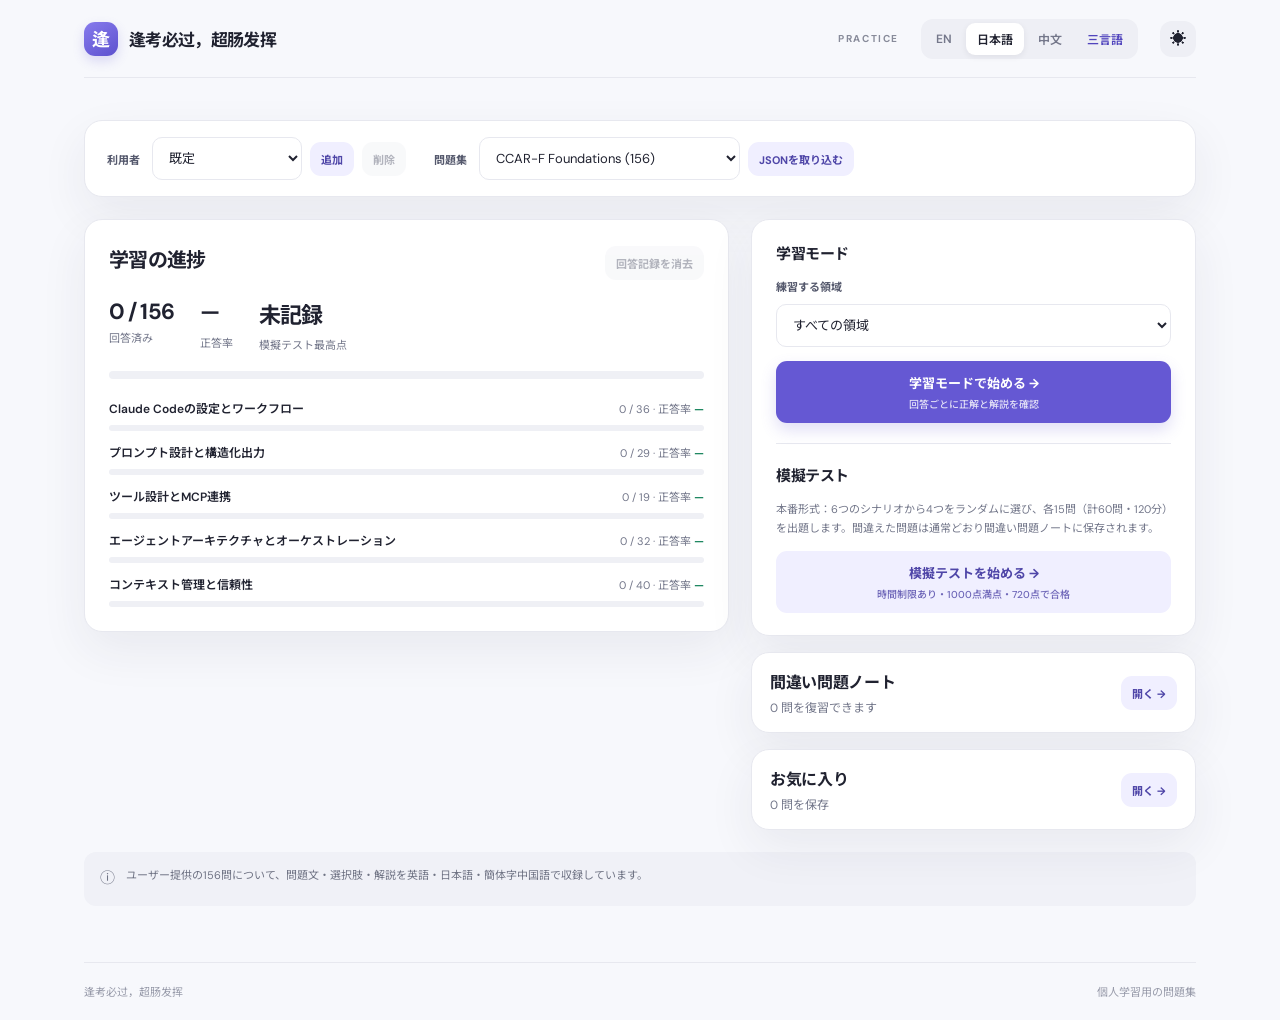
==== commit cd75b100: "Add files via upload" ====
--- a/index.html
+++ b/index.html
@@ -1,51 +1,52 @@
-<!doctype html>
-<html lang="ja">
-  <head>
-    <meta charset="UTF-8" />
-    <meta name="viewport" content="width=device-width, initial-scale=1.0, viewport-fit=cover" />
-    <meta name="apple-mobile-web-app-capable" content="yes" />
-    <meta name="mobile-web-app-capable" content="yes" />
-    <meta name="apple-mobile-web-app-status-bar-style" content="default" />
-    <meta name="theme-color" content="#f7f8fc" />
-    <meta name="description" content="Practice question banks in English, Japanese, and Simplified Chinese." />
-    <title>逢考必过，超肠发挥</title>
-    <link rel="preconnect" href="https://fonts.googleapis.com" />
-    <link rel="preconnect" href="https://fonts.gstatic.com" crossorigin />
-    <link href="https://fonts.googleapis.com/css2?family=DM+Sans:wght@400;500;600;700&family=Noto+Sans+JP:wght@400;500;600;700&family=Noto+Sans+SC:wght@400;500;600;700&display=swap" rel="stylesheet" />
-    <link rel="stylesheet" href="styles.css?v=20261113j" />
-    <script src="theme.js"></script>
-  </head>
-  <body>
-    <div class="app-shell">
-      <header class="topbar">
-        <a class="brand" href="#" aria-label="逢考必过，超肠发挥 home" id="home-link">
-          <span class="brand-mark">逢</span>
-          <span>逢考必过，超肠发挥</span>
-        </a>
-        <div class="topbar-right">
-          <span class="exam-label">PRACTICE</span>
-          <div class="language-switch" aria-label="Language">
-            <button class="language-button" data-language="en" type="button">EN</button>
-            <button class="language-button is-active" data-language="ja" type="button">日本語</button>
-            <button class="language-button" data-language="zh" type="button">中文</button>
-            <button class="language-button compare-button" data-language="all" type="button" aria-label="三言語対照表示">三言語</button>
-          </div>
-        </div>
-      </header>
-
-      <main id="app" class="main-content" aria-live="polite"></main>
-
-      <footer class="site-footer">
-        <span>逢考必过，超肠发挥</span>
-        <span id="footer-note">個人学習用のオリジナル練習問題</span>
-      </footer>
-    </div>
-    <script src="banks/ccar-f-foundations/questions.js"></script>
-    <script src="banks/ccar-f-foundations/question-bank.js"></script>
-    <script src="banks/ccar-f-foundations/translation-bank.js"></script>
-    <script src="banks/ccar-f-foundations/scenarios.js?v=20261112a"></script>
-    <script src="banks/n2-202307/question-bank.js?v=20261113p"></script>
-    <script src="bank-store.js"></script>
-    <script src="app.js?v=20261113u"></script>
-  </body>
-</html>
+<!doctype html>
+<html lang="ja">
+  <head>
+    <meta charset="UTF-8" />
+    <meta name="viewport" content="width=device-width, initial-scale=1.0, viewport-fit=cover" />
+    <meta name="apple-mobile-web-app-capable" content="yes" />
+    <meta name="mobile-web-app-capable" content="yes" />
+    <meta name="apple-mobile-web-app-status-bar-style" content="default" />
+    <meta name="theme-color" content="#f7f8fc" />
+    <meta name="description" content="Practice question banks in English, Japanese, and Simplified Chinese." />
+    <title>逢考必过，超肠发挥</title>
+    <link rel="preconnect" href="https://fonts.googleapis.com" />
+    <link rel="preconnect" href="https://fonts.gstatic.com" crossorigin />
+    <link href="https://fonts.googleapis.com/css2?family=DM+Sans:wght@400;500;600;700&family=Noto+Sans+JP:wght@400;500;600;700&family=Noto+Sans+SC:wght@400;500;600;700&display=swap" rel="stylesheet" />
+    <link rel="stylesheet" href="styles.css?v=20261113j" />
+    <script src="theme.js"></script>
+  </head>
+  <body>
+    <div class="app-shell">
+      <header class="topbar">
+        <a class="brand" href="#" aria-label="逢考必过，超肠发挥 home" id="home-link">
+          <span class="brand-mark">逢</span>
+          <span>逢考必过，超肠发挥</span>
+        </a>
+        <div class="topbar-right">
+          <span class="exam-label">PRACTICE</span>
+          <div class="language-switch" aria-label="Language">
+            <button class="language-button" data-language="en" type="button">EN</button>
+            <button class="language-button is-active" data-language="ja" type="button">日本語</button>
+            <button class="language-button" data-language="zh" type="button">中文</button>
+            <button class="language-button compare-button" data-language="all" type="button" aria-label="三言語対照表示">三言語</button>
+          </div>
+        </div>
+      </header>
+
+      <main id="app" class="main-content" aria-live="polite"></main>
+
+      <footer class="site-footer">
+        <span>逢考必过，超肠发挥</span>
+        <span id="footer-note">個人学習用のオリジナル練習問題</span>
+      </footer>
+    </div>
+    <script src="banks/ccar-f-foundations/questions.js"></script>
+    <script src="banks/ccar-f-foundations/question-bank.js"></script>
+    <script src="banks/ccar-f-foundations/translation-bank.js"></script>
+    <script src="banks/ccar-f-foundations/scenarios.js?v=20261112a"></script>
+    <script src="banks/n2-202307/question-bank.js?v=20261113p"></script>
+    <script src="banks/n2-202312/question-bank.js?v=20261113a"></script>
+    <script src="bank-store.js"></script>
+    <script src="app.js?v=20261113w"></script>
+  </body>
+</html>
--- a/styles.css
+++ b/styles.css
@@ -163,7 +163,7 @@
 .question-meta { display: flex; justify-content: space-between; align-items: center; gap: 12px; margin-bottom: 17px; }
 .question-number { color: var(--muted); font-size: 12px; font-weight: 600; }
 .topic-pill { border-radius: 20px; background: #f4f4f8; padding: 6px 10px; color: #666a7b; font-size: 10px; font-weight: 600; }
-.question-text { font-size: clamp(17px, 2.5vw, 20px); line-height: 1.75; font-weight: 600; letter-spacing: -.025em; margin-bottom: 24px; white-space: pre-line; }
+.question-text { font-size: clamp(16px, 2.25vw, 18px); line-height: 1.75; font-weight: 600; letter-spacing: -.025em; margin-bottom: 24px; white-space: pre-line; }
 .options { display: grid; gap: 10px; }
 .option { display: grid; grid-template-columns: 34px 1fr; gap: 12px; align-items: start; text-align: left; width: 100%; padding: 14px 15px; border-radius: 12px; background: white; border: 1px solid var(--line); color: var(--ink); line-height: 1.65; font-size: 13px; transition: border .15s, background .15s, transform .15s; }
 .option:hover:not(:disabled) { border-color: #aaa2ef; transform: translateY(-1px); }
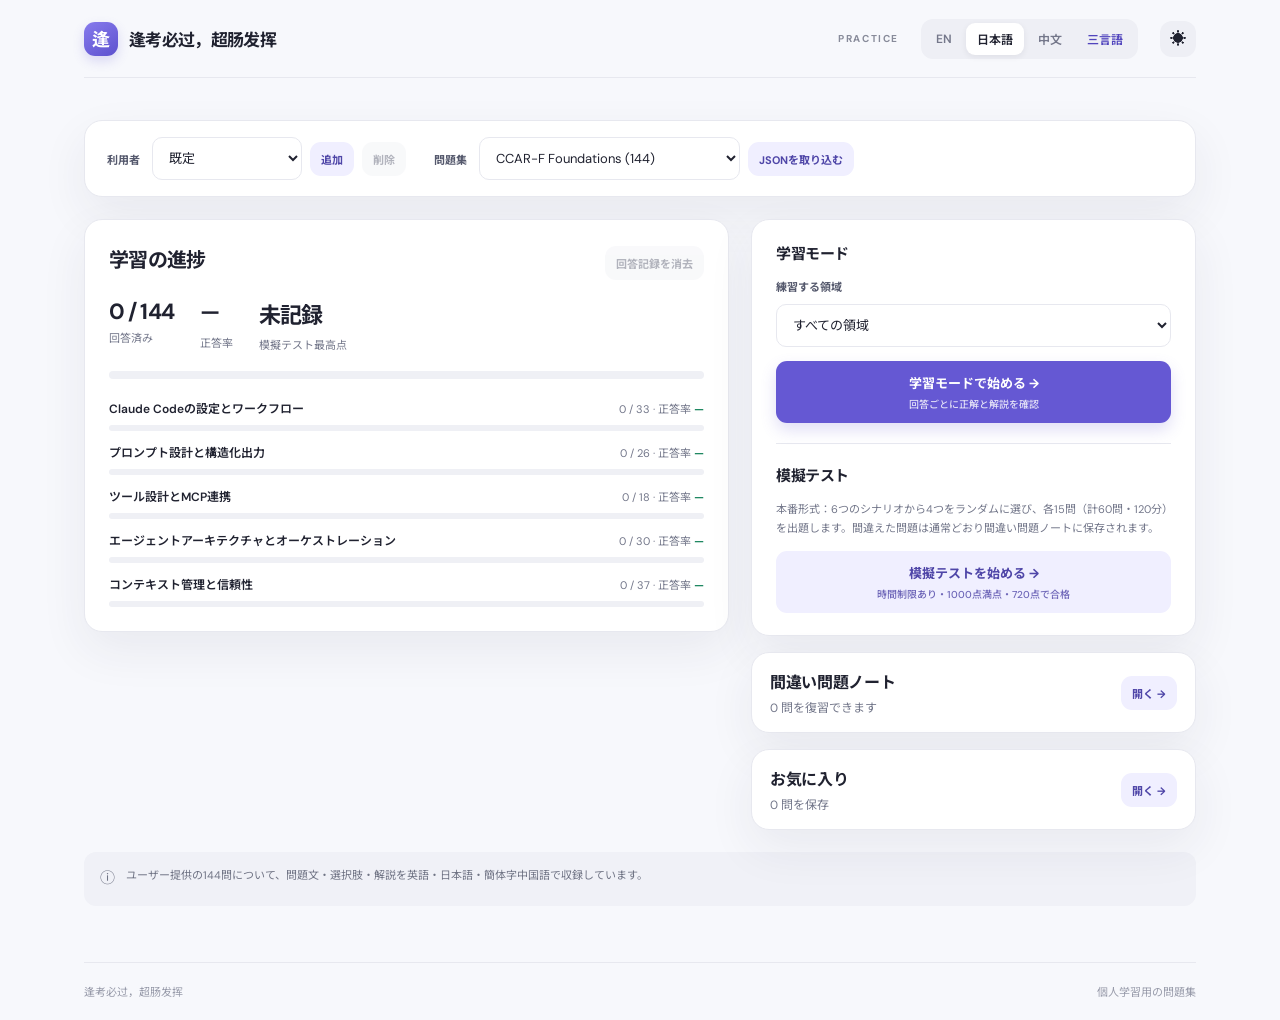
==== commit def24226: "Add files via upload" ====
--- a/index.html
+++ b/index.html
@@ -12,7 +12,7 @@
     <link rel="preconnect" href="https://fonts.googleapis.com" />
     <link rel="preconnect" href="https://fonts.gstatic.com" crossorigin />
     <link href="https://fonts.googleapis.com/css2?family=DM+Sans:wght@400;500;600;700&family=Noto+Sans+JP:wght@400;500;600;700&family=Noto+Sans+SC:wght@400;500;600;700&display=swap" rel="stylesheet" />
-    <link rel="stylesheet" href="styles.css?v=20261113j" />
+    <link rel="stylesheet" href="styles.css?v=20261113k" />
     <script src="theme.js"></script>
   </head>
   <body>
@@ -44,9 +44,9 @@
     <script src="banks/ccar-f-foundations/question-bank.js"></script>
     <script src="banks/ccar-f-foundations/translation-bank.js"></script>
     <script src="banks/ccar-f-foundations/scenarios.js?v=20261112a"></script>
-    <script src="banks/n2-202307/question-bank.js?v=20261113p"></script>
-    <script src="banks/n2-202312/question-bank.js?v=20261113a"></script>
+    <script src="banks/manifest.js"></script>
+    <script>window.N2_BANK_KEYS.forEach((key) => document.write(`<script src="banks/n2-${key}/question-bank.js?v=${window.N2_BANKS_VERSION}"><\/script>`));</script>
     <script src="bank-store.js"></script>
-    <script src="app.js?v=20261113w"></script>
+    <script src="app.js?v=20261113x"></script>
   </body>
 </html>
--- a/styles.css
+++ b/styles.css
@@ -1,572 +1,574 @@
-:root {
-  color-scheme: light;
-  --ink: #202230;
-  --muted: #73778a;
-  --line: #e7e8ef;
-  --surface: #ffffff;
-  --canvas: #f7f8fc;
-  --purple: #6558d3;
-  --purple-dark: #5145bd;
-  --purple-soft: #f0efff;
-  --green: #16835b;
-  --green-soft: #eaf7f0;
-  --red: #c34d55;
-  --red-soft: #fff0f0;
-  --shadow: 0 18px 48px rgba(39, 39, 68, .07);
-  font-family: "DM Sans", "Noto Sans JP", "Noto Sans SC", sans-serif;
-  font-synthesis: none;
-}
-
-* { box-sizing: border-box; }
-body { margin: 0; background: var(--canvas); color: var(--ink); min-width: 320px; }
-button, select { font: inherit; }
-button { cursor: pointer; }
-button:focus-visible, select:focus-visible, a:focus-visible { outline: 3px solid #a59df2; outline-offset: 3px; }
-.app-shell { max-width: 1180px; min-height: 100vh; margin: 0 auto; padding: 0 34px; display: flex; flex-direction: column; }
-.topbar { height: 78px; display: flex; align-items: center; justify-content: space-between; border-bottom: 1px solid var(--line); }
-.brand { display: inline-flex; gap: 11px; align-items: center; color: var(--ink); text-decoration: none; font-weight: 700; letter-spacing: -.04em; font-size: 17px; }
-.brand-mark { display: grid; place-items: center; width: 34px; height: 34px; border-radius: 11px; color: white; background: linear-gradient(145deg, #877bed, #5d51ce); font-weight: 700; font-size: 18px; box-shadow: 0 5px 12px #6558d333; }
-.brand-light { color: var(--muted); font-weight: 500; margin-left: 4px; }
-.topbar-right { display: flex; align-items: center; gap: 22px; }
-.exam-label { color: #888b9a; font-size: 10px; font-weight: 700; letter-spacing: .16em; }
-.language-switch { display: flex; gap: 3px; padding: 4px; border-radius: 12px; background: #eeeff5; }
-.language-button { border: 0; background: transparent; color: #74778a; border-radius: 9px; padding: 7px 11px; font-size: 12px; font-weight: 600; }
-.language-button.is-active { background: #fff; color: var(--ink); box-shadow: 0 2px 6px #20223012; }
-.compare-button { color: #5145bd; }
-.translation-list { display: grid; gap: 7px; width: 100%; }
-.translation { display: grid; grid-template-columns: 48px minmax(0, 1fr); gap: 9px; align-items: start; line-height: 1.65; }
-.translation > b { color: var(--purple); font-size: 9px; letter-spacing: .06em; padding-top: 2px; }
-.translation > span { min-width: 0; white-space: pre-line; }
-.question-text .translation-list { gap: 10px; }
-.question-text .translation { grid-template-columns: 54px minmax(0, 1fr); }
-.option .translation-list { gap: 6px; }
-.feedback .translation-list { gap: 9px; }
-.domain-name .translation-list { gap: 3px; }
-.site-footer .translation-list { max-width: 310px; }
-.main-content { flex: 1; padding: 42px 0 56px; }
-.site-footer { min-height: 58px; border-top: 1px solid var(--line); color: #989baa; font-size: 11px; display: flex; align-items: center; justify-content: space-between; }
-.eyebrow { color: var(--purple); font-weight: 700; letter-spacing: .13em; text-transform: uppercase; font-size: 11px; }
-h1, h2, h3, p { margin-top: 0; }
-h1 { margin-bottom: 12px; font-size: clamp(30px, 4vw, 44px); line-height: 1.14; letter-spacing: -.055em; }
-h2 { font-size: 20px; letter-spacing: -.035em; margin-bottom: 8px; }
-h3 { font-size: 15px; margin-bottom: 6px; }
-.lead { max-width: 650px; color: var(--muted); font-size: 15px; line-height: 1.8; margin-bottom: 0; }
-.hero { display: flex; align-items: flex-end; justify-content: space-between; gap: 30px; margin: 4px 0 30px; }
-.hero-copy { max-width: 720px; }
-.hero-stat { text-align: right; min-width: 130px; padding-bottom: 5px; }
-.hero-stat strong { display: block; font-size: 35px; letter-spacing: -.06em; }
-.hero-stat span { color: var(--muted); font-size: 12px; }
-.dashboard-grid { display: grid; grid-template-columns: minmax(0, 1.55fr) minmax(280px, .8fr); gap: 22px; align-items: start; }
-.card { background: var(--surface); border: 1px solid var(--line); border-radius: 18px; box-shadow: var(--shadow); }
-.domain-card { padding: 24px; }
-.card-heading { display: flex; align-items: center; justify-content: space-between; gap: 12px; margin-bottom: 20px; }
-.card-heading p { color: var(--muted); font-size: 12px; margin: 0; }
-.domain-list { display: grid; gap: 12px; }
-.domain-row { display: grid; grid-template-columns: minmax(0, 1fr) auto; gap: 8px 14px; align-items: center; }
-.domain-name { font-size: 12px; font-weight: 600; }
-.domain-count { font-size: 11px; color: var(--muted); white-space: nowrap; }
-.domain-track { grid-column: 1 / -1; height: 6px; border-radius: 8px; background: #eff0f5; overflow: hidden; }
-.domain-fill { height: 100%; border-radius: inherit; background: linear-gradient(90deg, #8a7ff0, #6053d2); }
-.actions-card { padding: 24px; }
-.actions-card .lead-small { color: var(--muted); font-size: 13px; line-height: 1.7; margin: 0 0 20px; }
-.select-label { display: block; color: #55596d; font-size: 11px; font-weight: 700; margin: 0 0 7px; }
-.domain-select { width: 100%; padding: 11px 12px; border: 1px solid var(--line); border-radius: 10px; background: #fff; color: var(--ink); margin-bottom: 14px; font-size: 13px; }
-.button-stack { display: grid; gap: 10px; }
-.btn { border: 0; border-radius: 11px; padding: 12px 16px; font-size: 13px; font-weight: 700; transition: transform .15s, background .15s, box-shadow .15s; }
-.btn:hover { transform: translateY(-1px); }
-.btn-primary { color: white; background: var(--purple); box-shadow: 0 7px 16px #6558d333; }
-.btn-primary:hover { background: var(--purple-dark); }
-.btn-secondary { color: #4f46a8; background: var(--purple-soft); }
-.btn-quiet { color: #55596d; background: #f1f2f6; }
-.btn:disabled { cursor: not-allowed; opacity: .45; transform: none; box-shadow: none; }
-.saved-progress { margin-top: 16px; padding-top: 15px; border-top: 1px solid var(--line); display: flex; justify-content: space-between; color: var(--muted); font-size: 11px; }
-.saved-progress strong { color: var(--ink); }
-.wrong-book-section { margin-top: 22px; padding: 24px; }
-.wrong-book-heading { display: flex; justify-content: space-between; align-items: center; gap: 18px; }
-.wrong-book-heading h2 { margin-bottom: 5px; }
-.wrong-book-heading p { margin: 0; color: var(--muted); font-size: 12px; }
-.wrong-book-actions { display: flex; align-items: center; gap: 9px; }
-.btn-small { padding: 9px 11px; font-size: 11px; }
-.wrong-book-preview { display: grid; gap: 7px; margin-top: 17px; }
-.wrong-book-row { display: flex; align-items: stretch; gap: 8px; min-width: 0; }
-.wrong-book-item { display: grid; grid-template-columns: 46px minmax(0, 1fr) auto; align-items: center; gap: 12px; flex: 1; min-width: 0; padding: 11px 12px; border: 1px solid var(--line); border-radius: 10px; background: #fff; color: var(--ink); text-align: left; }
-.wrong-book-id { color: var(--purple); font-size: 11px; font-weight: 700; }
-.wrong-book-question { min-width: 0; display: block; color: #626678; font-size: 11px; line-height: 1.5; }
-.wrong-book-question > span { display: -webkit-box; -webkit-line-clamp: 2; -webkit-box-orient: vertical; overflow: hidden; }
-.wrong-book-question small { display: block; margin-top: 4px; color: var(--red); font-size: 10px; font-weight: 700; }
-.wrong-book-item:hover { border-color: #aaa2ef; background: #fcfbff; }
-.wrong-book-remove { align-self: center; flex: 0 0 auto; border: 1px solid #f0d6d7; border-radius: 9px; padding: 8px 10px; background: #fff7f7; color: #a34048; font-size: 11px; font-weight: 600; }
-.wrong-book-remove:hover { border-color: #dc989c; background: var(--red-soft); }
-.wrong-book-preview .empty-note { margin: 3px 0 0; }
-.disclaimer { display: flex; gap: 11px; align-items: flex-start; margin-top: 22px; padding: 14px 16px; border-radius: 12px; background: #f0f1f7; color: #6f7384; font-size: 11px; line-height: 1.7; }
-.disclaimer-icon { flex: 0 0 auto; font-size: 15px; }
-.resume-card { margin: -8px 0 22px; padding: 20px 24px; display: flex; justify-content: space-between; align-items: center; gap: 18px; border-color: #dcd9ff; background: linear-gradient(115deg, #fff, #f8f7ff); }
-.resume-card h2 { margin: 10px 0 4px; font-size: 17px; }
-.resume-card p { margin: 0; color: var(--muted); font-size: 12px; }
-.resume-actions { display: flex; align-items: center; gap: 9px; }
-.workspace-card { margin: 0 0 22px; padding: 20px 24px; display: grid; gap: 14px; }
-.workspace-grid { display: grid; grid-template-columns: repeat(auto-fit, minmax(300px, 1fr)); gap: 20px; }
-.workspace-field .select-label { margin-top: 0; }
-.workspace-row { display: flex; flex-wrap: wrap; align-items: center; gap: 8px; }
-.workspace-row .domain-select { flex: 1 1 160px; min-width: 0; width: auto; margin-bottom: 0; }
-.workspace-hint { margin: 8px 0 0; color: var(--muted); font-size: 11px; line-height: 1.6; }
-.workspace-notice { margin: 0; padding: 10px 12px; border-radius: 10px; font-size: 12px; line-height: 1.6; }
-.workspace-notice.is-ok { color: #176d4d; background: var(--green-soft); }
-.workspace-notice.is-error { color: #994047; background: var(--red-soft); }
-.import-grid { display: grid; grid-template-columns: repeat(auto-fit, minmax(300px, 1fr)); gap: 22px; align-items: start; margin-bottom: 22px; }
-.import-card { padding: 24px; margin-bottom: 22px; }
-.import-grid .import-card { margin-bottom: 0; }
-.import-card h2 { margin: 0 0 12px; }
-.import-card .lead-small { color: var(--muted); font-size: 13px; line-height: 1.7; margin: 0 0 16px; }
-.dropzone { display: grid; justify-items: center; gap: 12px; padding: 26px 18px; border: 1.5px dashed #c9c4f5; border-radius: 14px; background: #fbfbff; color: var(--muted); text-align: center; font-size: 12px; line-height: 1.7; cursor: pointer; transition: border-color .15s, background .15s; }
-.dropzone:hover, .dropzone.is-dragover { border-color: var(--purple); background: var(--purple-soft); }
-.import-preview { margin-top: 16px; }
-.preview-box { display: grid; gap: 12px; padding: 16px; border: 1px solid var(--line); border-radius: 12px; background: #fff; }
-.preview-facts { display: flex; flex-wrap: wrap; gap: 22px; margin: 0; }
-.preview-facts dt { color: var(--muted); font-size: 11px; font-weight: 600; }
-.preview-facts dd { margin: 3px 0 0; font-size: 15px; font-weight: 700; }
-.preview-label { margin: 0; color: #55596d; font-size: 11px; font-weight: 700; }
-.preview-domains { display: grid; gap: 7px; margin: 0; padding: 0; list-style: none; font-size: 12px; }
-.preview-domains li { display: flex; justify-content: space-between; align-items: center; gap: 10px; }
-.preview-sample { margin: 0; padding: 10px 12px; border-radius: 10px; background: #f6f6fa; color: #5a5e70; font-size: 12px; line-height: 1.6; }
-.saved-list { display: grid; gap: 8px; margin-bottom: 16px; }
-.saved-row { display: flex; justify-content: space-between; align-items: center; gap: 12px; padding: 11px 12px; border: 1px solid var(--line); border-radius: 10px; background: #fff; }
-.saved-info { display: grid; gap: 3px; min-width: 0; font-size: 12px; color: var(--muted); }
-.saved-info strong { color: var(--ink); font-size: 13px; overflow-wrap: anywhere; }
-.saved-active { color: var(--purple); font-weight: 700; }
-.import-open { display: inline-block; text-decoration: none; }
-.table-scroll { overflow-x: auto; }
-.format-table { width: 100%; border-collapse: collapse; font-size: 12px; line-height: 1.6; }
-.format-table th, .format-table td { padding: 10px 10px; border-bottom: 1px solid var(--line); text-align: left; vertical-align: top; }
-.format-table th { color: var(--muted); font-size: 11px; font-weight: 700; }
-.format-table code { font-size: 11px; color: #4f46a8; background: var(--purple-soft); padding: 2px 6px; border-radius: 6px; white-space: nowrap; }
-.req-pill { display: inline-block; padding: 3px 8px; border-radius: 20px; background: #f1f2f6; color: #666a7b; font-size: 10px; font-weight: 700; white-space: nowrap; }
-.req-pill.is-required { background: var(--red-soft); color: #994047; }
-.sample-code { margin: 0; max-height: 420px; overflow: auto; padding: 16px; border-radius: 12px; background: #1f2033; color: #e8e8f4; font-size: 12px; line-height: 1.6; white-space: pre; }
-.session-choice-backdrop { position: fixed; inset: 0; z-index: 1000; display: grid; place-items: center; padding: 20px; background: rgba(27, 28, 42, .46); -webkit-backdrop-filter: blur(3px); backdrop-filter: blur(3px); }
-.session-choice-dialog { width: min(100%, 460px); padding: 27px; border: 1px solid var(--line); border-radius: 18px; background: var(--surface); box-shadow: 0 24px 70px rgba(21, 22, 38, .22); }
-.session-choice-dialog h2 { margin-bottom: 9px; }
-.session-choice-dialog > p { margin-bottom: 22px; color: var(--muted); font-size: 13px; line-height: 1.7; }
-.session-choice-actions { display: grid; gap: 9px; }
-.session-choice-actions .text-button { padding: 10px; }
-.quiz-wrap { max-width: 820px; margin: 0 auto; }
-.quiz-topline { display: flex; justify-content: space-between; align-items: center; gap: 15px; margin-bottom: 18px; }
-.quiz-mode { color: var(--purple); background: var(--purple-soft); border-radius: 20px; padding: 7px 12px; font-size: 11px; font-weight: 700; }
-.quiz-top-actions { display: flex; align-items: center; gap: 15px; }
-.timer { font-variant-numeric: tabular-nums; color: #5d6072; font-size: 13px; font-weight: 700; }
-/* Keep the mock-exam countdown visible while the page scrolls. */
-.quiz-top-actions .timer { position: fixed; top: 12px; right: 16px; z-index: 50; padding: 8px 14px; border: 1px solid var(--line); border-radius: 20px; background: var(--surface); box-shadow: 0 6px 20px rgba(21, 22, 38, .14); font-size: 14px; }
-.text-button { border: 0; background: transparent; color: var(--muted); font-size: 12px; font-weight: 600; padding: 7px 0; }
-.progress-line { height: 5px; background: #e9eaf1; border-radius: 8px; overflow: hidden; margin-bottom: 23px; }
-.progress-value { height: 100%; background: var(--purple); border-radius: inherit; transition: width .25s ease; }
-.question-card { padding: clamp(22px, 4vw, 34px); }
-.question-meta { display: flex; justify-content: space-between; align-items: center; gap: 12px; margin-bottom: 17px; }
-.question-number { color: var(--muted); font-size: 12px; font-weight: 600; }
-.topic-pill { border-radius: 20px; background: #f4f4f8; padding: 6px 10px; color: #666a7b; font-size: 10px; font-weight: 600; }
-.question-text { font-size: clamp(16px, 2.25vw, 18px); line-height: 1.75; font-weight: 600; letter-spacing: -.025em; margin-bottom: 24px; white-space: pre-line; }
-.options { display: grid; gap: 10px; }
-.option { display: grid; grid-template-columns: 34px 1fr; gap: 12px; align-items: start; text-align: left; width: 100%; padding: 14px 15px; border-radius: 12px; background: white; border: 1px solid var(--line); color: var(--ink); line-height: 1.65; font-size: 13px; transition: border .15s, background .15s, transform .15s; }
-.option:hover:not(:disabled) { border-color: #aaa2ef; transform: translateY(-1px); }
-.option-letter { display: grid; place-items: center; width: 27px; height: 27px; border-radius: 8px; background: #f1f2f6; color: #74778a; font-size: 11px; font-weight: 700; }
-.option.is-selected { border-color: var(--purple); background: #faf9ff; box-shadow: 0 0 0 2px #6558d313; }
-.option.is-selected .option-letter { color: white; background: var(--purple); }
-.option.is-correct { border-color: #91d5b6; background: var(--green-soft); }
-.option.is-correct .option-letter { color: white; background: var(--green); }
-.option.is-wrong { border-color: #efb4b7; background: var(--red-soft); }
-.option.is-wrong .option-letter { color: white; background: var(--red); }
-.option:disabled { cursor: default; }
-.feedback { display: none; margin-top: 18px; padding: 16px; border-radius: 12px; line-height: 1.7; font-size: 12px; }
-.feedback.is-visible { display: block; }
-.feedback.is-good { color: #176d4d; background: var(--green-soft); }
-.feedback.is-bad { color: #994047; background: var(--red-soft); }
-.feedback strong { display: block; margin-bottom: 4px; }
-.quiz-controls { display: flex; justify-content: space-between; gap: 12px; margin-top: 18px; }
-.quiz-controls .right-controls { display: flex; gap: 9px; }
-.question-map { margin-top: 16px; display: flex; flex-wrap: wrap; gap: 6px; }
-.map-dot { display: grid; place-items: center; width: 27px; height: 27px; border: 1px solid var(--line); border-radius: 8px; background: white; color: var(--muted); font-size: 10px; }
-.map-dot.is-current { border-color: var(--purple); color: var(--purple); box-shadow: inset 0 0 0 1px var(--purple); }
-.map-dot.is-answered { background: var(--purple-soft); border-color: #d8d4ff; color: #4e44ad; }
-.map-dot.is-practiced { border-bottom: 2px solid var(--purple); }
-.progress-card { margin-bottom: 22px; padding: 24px; }
-.progress-summary { display: flex; flex-wrap: wrap; align-items: baseline; gap: 6px 14px; margin-bottom: 10px; color: var(--muted); font-size: 12px; }
-.progress-summary strong { color: var(--ink); font-size: 22px; }
-.progress-total { height: 8px; margin-bottom: 20px; }
-.question-meta-left { display: flex; flex-wrap: wrap; align-items: center; gap: 8px; }
-.question-meta-right { display: flex; flex-wrap: wrap; align-items: center; justify-content: flex-end; gap: 8px; }
-.favorite-toggle { border: 1px solid var(--line); border-radius: 20px; background: white; padding: 6px 10px; color: var(--muted); font-size: 10px; font-weight: 700; }
-.favorite-toggle.is-on { border-color: #f0d58a; background: #fff9e6; color: #8a6400; }
-.practice-mark { border-radius: 20px; padding: 5px 10px; background: var(--purple-soft); color: #4e44ad; font-size: 10px; font-weight: 700; }
-.practice-mark.is-good { background: var(--green-soft); color: #176d4d; }
-.practice-mark.is-bad { background: var(--red-soft); color: #994047; }
-.result-wrap { max-width: 840px; margin: 12px auto 0; }
-.result-hero { padding: 34px; text-align: center; }
-.score-ring { width: 132px; height: 132px; display: grid; place-items: center; margin: 22px auto 16px; border-radius: 50%; background: conic-gradient(var(--purple) var(--score), #eeedf8 0); position: relative; }
-.score-ring::before { content: ""; position: absolute; inset: 9px; border-radius: inherit; background: white; }
-.score-number { position: relative; z-index: 1; font-size: 31px; font-weight: 700; letter-spacing: -.05em; }
-.score-number.is-points { font-size: 20px; letter-spacing: -.04em; }
-.result-subtitle { color: var(--muted); font-size: 13px; margin: 0; }
-.result-details { margin-top: 18px; text-align: left; }
-.result-item { border-top: 1px solid var(--line); padding: 18px 0; }
-.result-item-head { display: flex; justify-content: space-between; gap: 12px; font-size: 12px; font-weight: 700; margin-bottom: 8px; }
-.result-item p { color: #6e7283; font-size: 12px; line-height: 1.7; margin: 0; }
-.result-actions { display: flex; justify-content: center; gap: 10px; margin-top: 22px; }
-.empty-note { color: var(--muted); font-size: 13px; }
-
-@media (max-width: 760px) {
-  .app-shell { padding: 0 18px; }
-  .topbar { height: 68px; }
-  .topbar-right { gap: 10px; }
-  .language-switch { gap: 1px; padding: 3px; }
-  .language-button { padding: 6px 7px; font-size: 10px; }
-  .exam-label { display: none; }
-  .main-content { padding: 30px 0 38px; }
-  .hero { display: block; }
-  .hero-stat { text-align: left; margin-top: 18px; }
-  .hero-stat strong { display: inline; font-size: 25px; margin-right: 7px; }
-  .dashboard-grid { grid-template-columns: 1fr; }
-  .domain-card, .actions-card { padding: 20px; }
-  .wrong-book-section { padding: 18px; }
-  .wrong-book-heading { align-items: flex-start; flex-direction: column; }
-  .wrong-book-actions { width: 100%; justify-content: space-between; }
-  .wrong-book-row { gap: 5px; }
-  .wrong-book-item { grid-template-columns: 32px minmax(0, 1fr); gap: 7px; padding: 9px 8px; }
-  .wrong-book-item .topic-pill { display: none; }
-  .wrong-book-remove { padding: 7px; font-size: 10px; }
-  .resume-card { align-items: flex-start; flex-direction: column; padding: 18px; }
-  .resume-actions { width: 100%; justify-content: space-between; }
-  .quiz-topline { align-items: flex-start; }
-  .quiz-top-actions { gap: 9px; }
-  .question-card { padding: 20px 16px; }
-  .question-meta { align-items: flex-start; }
-  .topic-pill { max-width: 60%; text-align: right; }
-  .site-footer { gap: 10px; font-size: 10px; }
-  .translation { grid-template-columns: 42px minmax(0, 1fr); gap: 6px; }
-  .question-text .translation { grid-template-columns: 44px minmax(0, 1fr); }
-}
-
-.collection-grid { display: grid; grid-template-columns: repeat(auto-fit, minmax(260px, 1fr)); gap: 18px; margin-top: 22px; }
-.collection-button { display: flex; justify-content: space-between; align-items: center; gap: 14px; width: 100%; padding: 20px 22px; text-align: left; color: var(--ink); cursor: pointer; transition: border-color .15s, transform .15s; }
-.collection-button:hover { border-color: #aaa2ef; transform: translateY(-1px); }
-.collection-text { display: grid; gap: 5px; min-width: 0; }
-.collection-title { font-size: 16px; font-weight: 700; letter-spacing: -.02em; }
-.collection-count { color: var(--muted); font-size: 12px; }
-.collection-wrap { max-width: 860px; margin: 0 auto; }
-.collection-wrap .wrong-book-section { margin-top: 18px; }
-.collection-wrap .wrong-book-preview { gap: 9px; }
-
-.workspace-card { padding: 16px 22px; }
-.workspace-bar { display: flex; flex-wrap: wrap; gap: 16px 28px; align-items: center; }
-.workspace-group { display: flex; flex-wrap: wrap; align-items: center; gap: 8px; }
-.workspace-group .select-label { margin: 0 4px 0 0; }
-.workspace-group .domain-select { width: auto; min-width: 150px; margin-bottom: 0; }
-.workspace-card .workspace-notice { margin-top: 12px; }
-.home-grid { display: grid; grid-template-columns: minmax(0, 1.45fr) minmax(280px, 1fr); gap: 22px; align-items: start; margin-top: 22px; }
-.home-progress { padding: 24px; }
-.home-progress .card-heading { margin-bottom: 16px; }
-.stat-row { display: flex; flex-wrap: wrap; gap: 26px; margin-bottom: 16px; }
-.stat { display: grid; gap: 3px; }
-.stat strong { font-size: 22px; letter-spacing: -.04em; }
-.stat span { color: var(--muted); font-size: 11px; }
-.home-side { display: grid; gap: 16px; }
-.home-side .actions-card { padding: 22px 24px; }
-.home-side .collection-button { padding: 16px 18px; }
-@media (max-width: 860px) {
-  .home-grid { grid-template-columns: minmax(0, 1fr); }
-}
-
-.actions-card .mode-block { display: grid; gap: 10px; }
-.actions-card .mode-block + .mode-block { margin-top: 20px; padding-top: 20px; border-top: 1px solid var(--line); }
-.actions-card .mode-block h2 { margin: 0 0 4px; font-size: 15px; }
-.actions-card .mode-block .select-label { margin-bottom: 0; }
-.actions-card .mode-block .domain-select { margin-bottom: 4px; }
-.actions-card .mode-block .lead-small { margin: 0 0 4px; font-size: 11px; }
-.actions-card .mode-block .btn { width: 100%; }
-
-/* iPhone / touch support */
-html { -webkit-text-size-adjust: 100%; text-size-adjust: 100%; }
-body { -webkit-tap-highlight-color: transparent; }
-.app-shell { min-height: 100vh; min-height: 100dvh; padding-left: max(34px, env(safe-area-inset-left)); padding-right: max(34px, env(safe-area-inset-right)); }
-.site-footer { padding-bottom: env(safe-area-inset-bottom); }
-.session-choice-backdrop { padding-bottom: max(20px, env(safe-area-inset-bottom)); }
-.btn, .option, .collection-button { touch-action: manipulation; }
-.table-scroll, .sample-code { -webkit-overflow-scrolling: touch; }
-
-@media (hover: none) {
-  .btn:hover, .option:hover:not(:disabled), .collection-button:hover { transform: none; }
-}
-
-@media (max-width: 760px) {
-  .app-shell { padding-left: max(16px, env(safe-area-inset-left)); padding-right: max(16px, env(safe-area-inset-right)); }
-  .topbar { height: auto; min-height: 60px; padding: max(8px, env(safe-area-inset-top)) 0 8px; flex-wrap: wrap; gap: 8px; }
-  .brand { font-size: 15px; }
-  .topbar-right { flex: 1 1 auto; justify-content: flex-end; }
-  .language-switch { flex-wrap: wrap; justify-content: flex-end; }
-  .language-button { min-height: 36px; padding: 6px 9px; font-size: 11px; }
-  /* 16px+ keeps iOS Safari from zooming when a field is focused */
-  .domain-select, select, input, textarea { font-size: 16px; }
-  .domain-select { min-height: 44px; }
-  .btn { min-height: 46px; font-size: 14px; }
-  .btn-small { min-height: 40px; }
-  .text-button, .favorite-toggle, .wrong-book-remove { min-height: 40px; }
-  .option { grid-template-columns: 30px 1fr; gap: 10px; padding: 14px 12px; font-size: 14px; }
-  .option-letter { width: 28px; height: 28px; font-size: 12px; }
-  .map-dot { width: 34px; height: 34px; font-size: 11px; }
-  .question-map { gap: 7px; }
-  .workspace-card { padding: 14px 16px; }
-  .workspace-bar { flex-direction: column; align-items: stretch; gap: 12px; }
-  .workspace-group { flex-wrap: wrap; }
-  .workspace-group .domain-select { flex: 1 1 140px; min-width: 0; }
-  .quiz-controls { position: sticky; bottom: 0; z-index: 5; margin: 14px -16px 0; padding: 10px 16px calc(10px + env(safe-area-inset-bottom)); background: rgba(247, 248, 252, .94); -webkit-backdrop-filter: blur(8px); backdrop-filter: blur(8px); border-top: 1px solid var(--line); }
-  .quiz-controls .btn { flex: 1 1 auto; }
-  .quiz-controls .right-controls { flex: 1 1 auto; }
-  .quiz-controls .right-controls .btn { flex: 1 1 0; }
-  .result-actions { flex-direction: column; }
-  .result-hero { padding: 24px 16px; }
-  .preview-facts { gap: 14px; }
-  .saved-row { flex-wrap: wrap; }
-  .collection-button { padding: 16px; }
-  .home-progress, .import-card { padding: 18px; }
-  .session-choice-dialog { padding: 22px 18px; }
-}
-.domain-accuracy { color: var(--green); font-weight: 700; }
-
-/* Dark mode */
-.theme-toggle { border: 0; flex: 0 0 auto; width: 36px; height: 36px; border-radius: 12px; background: #eeeff5; color: var(--ink); font-size: 16px; line-height: 1; touch-action: manipulation; }
-:root[data-theme="dark"] {
-  color-scheme: dark;
-  --ink: #e8e9f2;
-  --muted: #9a9db2;
-  --line: #2c2e40;
-  --surface: #1c1d2b;
-  --canvas: #14151f;
-  --purple: #8a7ff0;
-  --purple-dark: #9b92f4;
-  --purple-soft: #2a2850;
-  --green: #3fbf8a;
-  --green-soft: #17342b;
-  --red: #e0707a;
-  --red-soft: #3a2024;
-  --shadow: 0 18px 48px rgba(0, 0, 0, .35);
-}
-[data-theme="dark"] .theme-toggle,
-[data-theme="dark"] .language-switch { background: #262839; }
-[data-theme="dark"] .language-button { color: #9a9db2; }
-[data-theme="dark"] .language-button.is-active { background: #3a3c54; color: var(--ink); box-shadow: none; }
-[data-theme="dark"] .compare-button { color: #b2a9f7; }
-[data-theme="dark"] .exam-label,
-[data-theme="dark"] .site-footer { color: #7d8095; }
-[data-theme="dark"] .domain-select,
-[data-theme="dark"] .option,
-[data-theme="dark"] .wrong-book-item,
-[data-theme="dark"] .saved-row,
-[data-theme="dark"] .preview-box,
-[data-theme="dark"] .favorite-toggle,
-[data-theme="dark"] .map-dot { background: #232537; color: var(--ink); }
-[data-theme="dark"] .map-dot { color: var(--muted); }
-[data-theme="dark"] .map-dot.is-answered { background: var(--purple-soft); color: #c3bdfa; border-color: #4a4590; }
-[data-theme="dark"] .map-dot.is-current { color: var(--purple); }
-[data-theme="dark"] .option.is-selected { background: #2a2850; }
-[data-theme="dark"] .option.is-correct { background: var(--green-soft); border-color: #2f7a5c; }
-[data-theme="dark"] .option.is-wrong { background: var(--red-soft); border-color: #8a4a50; }
-[data-theme="dark"] .option-letter { background: #333550; color: #b4b7cb; }
-[data-theme="dark"] .option.is-selected .option-letter,
-[data-theme="dark"] .option.is-correct .option-letter,
-[data-theme="dark"] .option.is-wrong .option-letter { color: #fff; }
-[data-theme="dark"] .option.is-selected .option-letter { background: var(--purple); }
-[data-theme="dark"] .option.is-correct .option-letter { background: #1f9468; }
-[data-theme="dark"] .option.is-wrong .option-letter { background: #c34d55; }
-[data-theme="dark"] .btn-secondary { color: #c3bdfa; }
-[data-theme="dark"] .btn-quiet,
-[data-theme="dark"] .topic-pill,
-[data-theme="dark"] .req-pill { background: #2a2c3f; color: #b4b7cb; }
-[data-theme="dark"] .req-pill.is-required { background: var(--red-soft); color: #f0a0a6; }
-[data-theme="dark"] .quiz-mode,
-[data-theme="dark"] .practice-mark { color: #c3bdfa; }
-[data-theme="dark"] .practice-mark.is-good,
-[data-theme="dark"] .feedback.is-good,
-[data-theme="dark"] .workspace-notice.is-ok { color: #7ee0b4; }
-[data-theme="dark"] .practice-mark.is-bad,
-[data-theme="dark"] .feedback.is-bad,
-[data-theme="dark"] .workspace-notice.is-error { color: #f0a0a6; }
-[data-theme="dark"] .favorite-toggle.is-on { background: #3a3218; border-color: #6d5a1c; color: #f0cf6a; }
-[data-theme="dark"] .domain-track,
-[data-theme="dark"] .progress-line { background: #2c2e40; }
-[data-theme="dark"] .score-ring { background: conic-gradient(var(--purple) var(--score), #2c2e40 0); }
-[data-theme="dark"] .score-ring::before { background: var(--surface); }
-[data-theme="dark"] .resume-card { background: linear-gradient(115deg, #1c1d2b, #232246); border-color: #3b3870; }
-[data-theme="dark"] .dropzone { background: #1f2030; border-color: #4a4590; }
-[data-theme="dark"] .dropzone:hover,
-[data-theme="dark"] .dropzone.is-dragover { background: var(--purple-soft); }
-[data-theme="dark"] .disclaimer,
-[data-theme="dark"] .preview-sample { background: #232537; color: #a5a8bc; }
-[data-theme="dark"] .wrong-book-question,
-[data-theme="dark"] .result-item p,
-[data-theme="dark"] .timer,
-[data-theme="dark"] .select-label,
-[data-theme="dark"] .preview-label { color: #aeb1c5; }
-[data-theme="dark"] .wrong-book-item:hover { background: #2a2c40; border-color: #5a54a8; }
-[data-theme="dark"] .wrong-book-remove { background: #3a2024; border-color: #6b3a40; color: #f0a0a6; }
-[data-theme="dark"] .format-table code { color: #c3bdfa; }
-[data-theme="dark"] .session-choice-backdrop { background: rgba(0, 0, 0, .6); }
-[data-theme="dark"] .collection-button:hover,
-[data-theme="dark"] .option:hover:not(:disabled) { border-color: #6a63c4; }
-@media (max-width: 760px) {
-  [data-theme="dark"] .quiz-controls { background: rgba(20, 21, 31, .94); }
-}
-
-/* Eye-care mode: warm paper tone, lower contrast and no blue-white glare */
-:root[data-theme="eye"] {
-  --ink: #3b3a30;
-  --muted: #7a7664;
-  --line: #ddd5bb;
-  --surface: #f8f2e0;
-  --canvas: #f1ead6;
-  --purple: #6b6a3f;
-  --purple-dark: #57562f;
-  --purple-soft: #e6e3c6;
-  --green: #3f7d4e;
-  --green-soft: #dfe9cc;
-  --red: #b0564a;
-  --red-soft: #f1dcce;
-  --shadow: 0 14px 36px rgba(90, 80, 40, .09);
-}
-[data-theme="eye"] .brand-mark { background: linear-gradient(145deg, #8a8950, #666537); box-shadow: 0 5px 12px #6665372e; }
-[data-theme="eye"] .theme-toggle,
-[data-theme="eye"] .language-switch { background: #e6dec4; }
-[data-theme="eye"] .language-button { color: #7a7664; }
-[data-theme="eye"] .language-button.is-active { background: #f8f2e0; color: var(--ink); box-shadow: 0 2px 6px #5a50281a; }
-[data-theme="eye"] .compare-button { color: #57562f; }
-[data-theme="eye"] .exam-label,
-[data-theme="eye"] .site-footer { color: #948f78; }
-[data-theme="eye"] .domain-select,
-[data-theme="eye"] .option,
-[data-theme="eye"] .wrong-book-item,
-[data-theme="eye"] .saved-row,
-[data-theme="eye"] .preview-box,
-[data-theme="eye"] .favorite-toggle,
-[data-theme="eye"] .map-dot { background: #fbf7ea; color: var(--ink); }
-[data-theme="eye"] .map-dot { color: var(--muted); }
-[data-theme="eye"] .map-dot.is-answered { background: var(--purple-soft); border-color: #cfcb9f; color: #57562f; }
-[data-theme="eye"] .option.is-selected { background: #eeeccf; box-shadow: 0 0 0 2px #6b6a3f1f; }
-[data-theme="eye"] .option.is-correct { border-color: #9cc08a; }
-[data-theme="eye"] .option.is-wrong { border-color: #d6a592; }
-[data-theme="eye"] .option-letter { background: #ebe4cb; color: #7a7664; }
-[data-theme="eye"] .option:hover:not(:disabled),
-[data-theme="eye"] .collection-button:hover { border-color: #a9a66f; }
-[data-theme="eye"] .btn-primary { box-shadow: 0 7px 16px #6b6a3f33; }
-[data-theme="eye"] .btn-secondary,
-[data-theme="eye"] .quiz-mode,
-[data-theme="eye"] .practice-mark,
-[data-theme="eye"] .format-table code { color: #57562f; }
-[data-theme="eye"] .btn-quiet,
-[data-theme="eye"] .topic-pill,
-[data-theme="eye"] .req-pill { background: #ebe4cb; color: #6e6a56; }
-[data-theme="eye"] .practice-mark.is-good,
-[data-theme="eye"] .feedback.is-good,
-[data-theme="eye"] .workspace-notice.is-ok { color: #2f6a3f; }
-[data-theme="eye"] .practice-mark.is-bad,
-[data-theme="eye"] .feedback.is-bad,
-[data-theme="eye"] .workspace-notice.is-error { color: #94453b; }
-[data-theme="eye"] .favorite-toggle.is-on { background: #f3e6b6; border-color: #d8c071; color: #7a5c00; }
-[data-theme="eye"] .domain-track,
-[data-theme="eye"] .progress-line { background: #e3dcc2; }
-[data-theme="eye"] .domain-fill,
-[data-theme="eye"] .progress-value { background: linear-gradient(90deg, #8a8950, #6b6a3f); }
-[data-theme="eye"] .score-ring { background: conic-gradient(var(--purple) var(--score), #e3dcc2 0); }
-[data-theme="eye"] .score-ring::before { background: var(--surface); }
-[data-theme="eye"] .resume-card { background: linear-gradient(115deg, #f8f2e0, #f0ecd0); border-color: #d6d0a8; }
-[data-theme="eye"] .dropzone { background: #f6f0dc; border-color: #c9c496; }
-[data-theme="eye"] .dropzone:hover,
-[data-theme="eye"] .dropzone.is-dragover { background: var(--purple-soft); }
-[data-theme="eye"] .disclaimer,
-[data-theme="eye"] .preview-sample { background: #ebe4cb; color: #6e6a56; }
-[data-theme="eye"] .wrong-book-question,
-[data-theme="eye"] .result-item p,
-[data-theme="eye"] .timer,
-[data-theme="eye"] .select-label,
-[data-theme="eye"] .preview-label { color: #6a6652; }
-[data-theme="eye"] .wrong-book-item:hover { background: #f1ecd2; border-color: #a9a66f; }
-[data-theme="eye"] .wrong-book-remove { background: #f6e4d8; border-color: #e0bfae; color: #94453b; }
-@media (max-width: 760px) {
-  [data-theme="eye"] .quiz-controls { background: rgba(241, 234, 214, .94); }
-}
-
-/* Eye-care mode: livelier buttons */
-[data-theme="eye"] .btn-primary { color: #fff; background: linear-gradient(180deg, #5f9a54, #468344); box-shadow: 0 8px 18px #46834440; }
-[data-theme="eye"] .btn-primary:hover { background: linear-gradient(180deg, #55914b, #3d7a3b); }
-[data-theme="eye"] .btn-secondary { color: #365f35; background: #d9e8bf; box-shadow: inset 0 0 0 1px #bcd69a; }
-[data-theme="eye"] .btn-secondary:hover { background: #cfe0b2; }
-[data-theme="eye"] .btn-quiet { color: #5e5a45; background: #ece3c5; box-shadow: inset 0 0 0 1px #d9cea5; }
-[data-theme="eye"] .btn-quiet:hover { background: #e4d9b6; }
-[data-theme="eye"] .brand-mark { background: linear-gradient(145deg, #6fa862, #468344); box-shadow: 0 5px 12px #46834440; }
-
-/* Scenario mock exam: fixed scenario panel on the left, questions on the right. */
-.quiz-wrap.is-scenario { max-width: 1180px; }
-.scenario-layout { display: grid; grid-template-columns: minmax(280px, 380px) minmax(0, 1fr); gap: 18px; align-items: start; }
-.scenario-panel { position: sticky; top: 16px; padding: 22px; max-height: calc(100vh - 32px); overflow-y: auto; }
-.scenario-steps { display: flex; align-items: center; gap: 6px; flex-wrap: wrap; margin-bottom: 12px; }
-.scenario-step-label { margin-right: auto; color: var(--purple); font-size: 11px; font-weight: 700; }
-.scenario-step { display: grid; place-items: center; width: 26px; height: 26px; border: 1px solid var(--line); border-radius: 50%; background: transparent; color: var(--muted); font-size: 11px; }
-.scenario-step.is-current { background: var(--purple); border-color: var(--purple); color: #fff; }
-.scenario-title { margin: 0 0 10px; font-size: 17px; line-height: 1.35; }
-.scenario-desc { margin: 0 0 14px; font-size: 13px; line-height: 1.75; color: var(--muted); }
-.scenario-progress { font-size: 12px; font-weight: 700; color: var(--purple); }
-@media (max-width: 860px) {
-  .scenario-layout { grid-template-columns: 1fr; }
-  .scenario-panel { position: static; max-height: none; }
-}
-
-.wrong-book-scenario { display: flex; justify-content: space-between; align-items: center; gap: 10px; margin: 14px 0 2px; padding-bottom: 6px; border-bottom: 1px solid var(--line); font-size: 13px; font-weight: 700; color: var(--purple); }
-.wrong-book-scenario:first-child { margin-top: 0; }
-
-.quiz-wrap.is-n2-quiz { max-width: 1180px; }
-.n2-layout { display: grid; grid-template-columns: minmax(0, 1fr); gap: 18px; align-items: start; }
-.n2-layout.has-reading-passage { grid-template-columns: minmax(0, 1.2fr) minmax(0, 1fr); }
-.n2-sidebar { position: sticky; top: 12px; z-index: 4; grid-column: 1 / -1; padding: 16px; }
-.n2-section-tabs { display: grid; grid-template-columns: repeat(4, minmax(0, 1fr)); gap: 7px; }
-.n2-section-tab { display: flex; justify-content: space-between; align-items: center; gap: 5px; min-width: 0; border: 1px solid var(--line); border-radius: 10px; padding: 9px 10px; background: var(--surface); color: var(--muted); font-size: 11px; font-weight: 700; text-align: left; }
-.n2-section-tab span { flex: 0 0 auto; color: inherit; font-size: 10px; opacity: .75; }
-.n2-section-tab.is-active { border-color: var(--purple); background: var(--purple-soft); color: var(--purple); box-shadow: inset 0 0 0 1px var(--purple); }
-.n2-section-tab:disabled { opacity: .42; cursor: not-allowed; }
-.n2-question-map { margin-top: 12px; }
-.n2-question-map .question-map { margin-top: 0; }
-.n2-question-map .map-dot { width: 32px; height: 32px; font-variant-numeric: tabular-nums; }
-.n2-question-map .map-dot.is-answered { background: var(--purple-soft); border-color: #d8d4ff; color: #4e44ad; }
-.n2-reading-instruction { margin-top: 12px; padding: 11px 12px; border-radius: 10px; background: var(--purple-soft); color: var(--purple-dark); font-size: 12px; line-height: 1.65; }
-.n2-reading-instruction strong { display: block; margin-bottom: 4px; }
-.n2-reading-instruction p { margin: 0; white-space: pre-line; }
-.reading-passage-panel { grid-column: 1; margin: 0; padding: 20px; }
-.n2-layout.has-reading-passage .question-card { grid-column: 2; }
-.reading-passage-heading { margin-bottom: 16px; padding-bottom: 14px; border-bottom: 1px solid var(--line); }
-.reading-passage-heading h2 { margin: 0; font-size: 15px; line-height: 1.5; }
-.reading-passage-heading p { margin: 8px 0 0; color: var(--muted); font-size: 12px; line-height: 1.7; }
-.reading-passage-text { font-size: 14px; line-height: 1.9; white-space: pre-line; overflow-wrap: anywhere; }
-.reading-passage-text u, .question-text u { text-decoration-thickness: 1px; text-underline-offset: .16em; }
-.reading-passage-text sup, .question-text sup { font-size: .75em; line-height: 0; vertical-align: super; }
-.reading-passage-text ruby, .question-text ruby { ruby-position: over; }
-.reading-passage-text rt, .question-text rt, .option rt { font-size: .55em; font-weight: 400; }
-.option ruby { ruby-position: over; }
-.reading-passage-text table.source-table { width: 100%; margin: 8px 0 12px; border-collapse: collapse; font-size: 13px; line-height: 1.6; white-space: normal; }
-.reading-passage-text .source-table th, .reading-passage-text .source-table td { padding: 6px 8px; border: 1px solid var(--line); text-align: left; vertical-align: top; }
-.reading-passage-text .source-table th { background: var(--purple-soft); color: var(--purple-dark); }
-@media (max-width: 860px) {
-  .n2-layout.has-reading-passage { grid-template-columns: 1fr; }
-  .n2-layout.has-reading-passage .reading-passage-panel,
-  .n2-layout.has-reading-passage .question-card { grid-column: 1; }
-}
-@media (max-width: 520px) {
-  .n2-section-tabs { grid-template-columns: repeat(2, minmax(0, 1fr)); }
-}
-
-.n2-passage-label { display: block; margin: 0 0 4px; font-size: 13px; font-weight: 700; }
-.reading-passage-heading .n2-passage-label { margin: 6px 0 0; color: var(--muted); }
-.n2-sidebar .n2-reading-instruction { margin: 0 0 12px; }
-.n2-problem-tabs { display: flex; flex-wrap: wrap; gap: 6px; margin-top: 10px; }
-.n2-problem-tab { border: 1px solid var(--line); border-radius: 999px; padding: 5px 12px; background: var(--surface, #fff); color: var(--muted); font: inherit; font-size: 12px; font-weight: 700; cursor: pointer; }
-.n2-problem-tab.is-active { border-color: var(--purple); background: var(--purple-soft); color: var(--purple); }
-.n2-sidebar .n2-reading-instruction { margin: 10px 0 0; }
-.n2-section-scores { display: grid; gap: 6px; margin: 14px auto 10px; max-width: 460px; text-align: left; }
-.n2-section-score { display: flex; justify-content: space-between; gap: 12px; padding: 9px 12px; border: 1px solid var(--line); border-radius: 10px; font-size: 13px; }
-.n2-section-score strong { font-variant-numeric: tabular-nums; }
-.n2-section-score.is-low { border-color: var(--red); color: var(--red); }
-.n2-section-score.is-total { background: var(--purple-soft); border-color: var(--purple); }
+:root {
+  color-scheme: light;
+  --ink: #202230;
+  --muted: #73778a;
+  --line: #e7e8ef;
+  --surface: #ffffff;
+  --canvas: #f7f8fc;
+  --purple: #6558d3;
+  --purple-dark: #5145bd;
+  --purple-soft: #f0efff;
+  --green: #16835b;
+  --green-soft: #eaf7f0;
+  --red: #c34d55;
+  --red-soft: #fff0f0;
+  --shadow: 0 18px 48px rgba(39, 39, 68, .07);
+  font-family: "DM Sans", "Noto Sans JP", "Noto Sans SC", sans-serif;
+  font-synthesis: none;
+}
+
+* { box-sizing: border-box; }
+body { margin: 0; background: var(--canvas); color: var(--ink); min-width: 320px; }
+button, select { font: inherit; }
+button { cursor: pointer; }
+button:focus-visible, select:focus-visible, a:focus-visible { outline: 3px solid #a59df2; outline-offset: 3px; }
+.app-shell { max-width: 1180px; min-height: 100vh; margin: 0 auto; padding: 0 34px; display: flex; flex-direction: column; }
+.topbar { height: 78px; display: flex; align-items: center; justify-content: space-between; border-bottom: 1px solid var(--line); }
+.brand { display: inline-flex; gap: 11px; align-items: center; color: var(--ink); text-decoration: none; font-weight: 700; letter-spacing: -.04em; font-size: 17px; }
+.brand-mark { display: grid; place-items: center; width: 34px; height: 34px; border-radius: 11px; color: white; background: linear-gradient(145deg, #877bed, #5d51ce); font-weight: 700; font-size: 18px; box-shadow: 0 5px 12px #6558d333; }
+.brand-light { color: var(--muted); font-weight: 500; margin-left: 4px; }
+.topbar-right { display: flex; align-items: center; gap: 22px; }
+.exam-label { color: #888b9a; font-size: 10px; font-weight: 700; letter-spacing: .16em; }
+.language-switch { display: flex; gap: 3px; padding: 4px; border-radius: 12px; background: #eeeff5; }
+.language-button { border: 0; background: transparent; color: #74778a; border-radius: 9px; padding: 7px 11px; font-size: 12px; font-weight: 600; }
+.language-button.is-active { background: #fff; color: var(--ink); box-shadow: 0 2px 6px #20223012; }
+.compare-button { color: #5145bd; }
+.translation-list { display: grid; gap: 7px; width: 100%; }
+.translation { display: grid; grid-template-columns: 48px minmax(0, 1fr); gap: 9px; align-items: start; line-height: 1.65; }
+.translation > b { color: var(--purple); font-size: 9px; letter-spacing: .06em; padding-top: 2px; }
+.translation > span { min-width: 0; white-space: pre-line; }
+.question-text .translation-list { gap: 10px; }
+.question-text .translation { grid-template-columns: 54px minmax(0, 1fr); }
+.option .translation-list { gap: 6px; }
+.feedback .translation-list { gap: 9px; }
+.domain-name .translation-list { gap: 3px; }
+.site-footer .translation-list { max-width: 310px; }
+.main-content { flex: 1; padding: 42px 0 56px; }
+.site-footer { min-height: 58px; border-top: 1px solid var(--line); color: #989baa; font-size: 11px; display: flex; align-items: center; justify-content: space-between; }
+.eyebrow { color: var(--purple); font-weight: 700; letter-spacing: .13em; text-transform: uppercase; font-size: 11px; }
+h1, h2, h3, p { margin-top: 0; }
+h1 { margin-bottom: 12px; font-size: clamp(30px, 4vw, 44px); line-height: 1.14; letter-spacing: -.055em; }
+h2 { font-size: 20px; letter-spacing: -.035em; margin-bottom: 8px; }
+h3 { font-size: 15px; margin-bottom: 6px; }
+.lead { max-width: 650px; color: var(--muted); font-size: 15px; line-height: 1.8; margin-bottom: 0; }
+.hero { display: flex; align-items: flex-end; justify-content: space-between; gap: 30px; margin: 4px 0 30px; }
+.hero-copy { max-width: 720px; }
+.hero-stat { text-align: right; min-width: 130px; padding-bottom: 5px; }
+.hero-stat strong { display: block; font-size: 35px; letter-spacing: -.06em; }
+.hero-stat span { color: var(--muted); font-size: 12px; }
+.dashboard-grid { display: grid; grid-template-columns: minmax(0, 1.55fr) minmax(280px, .8fr); gap: 22px; align-items: start; }
+.card { background: var(--surface); border: 1px solid var(--line); border-radius: 18px; box-shadow: var(--shadow); }
+.domain-card { padding: 24px; }
+.card-heading { display: flex; align-items: center; justify-content: space-between; gap: 12px; margin-bottom: 20px; }
+.card-heading p { color: var(--muted); font-size: 12px; margin: 0; }
+.domain-list { display: grid; gap: 12px; }
+.domain-row { display: grid; grid-template-columns: minmax(0, 1fr) auto; gap: 8px 14px; align-items: center; }
+.domain-name { font-size: 12px; font-weight: 600; }
+.domain-count { font-size: 11px; color: var(--muted); white-space: nowrap; }
+.domain-track { grid-column: 1 / -1; height: 6px; border-radius: 8px; background: #eff0f5; overflow: hidden; }
+.domain-fill { height: 100%; border-radius: inherit; background: linear-gradient(90deg, #8a7ff0, #6053d2); }
+.actions-card { padding: 24px; }
+.actions-card .lead-small { color: var(--muted); font-size: 13px; line-height: 1.7; margin: 0 0 20px; }
+.select-label { display: block; color: #55596d; font-size: 11px; font-weight: 700; margin: 0 0 7px; }
+.domain-select { width: 100%; padding: 11px 12px; border: 1px solid var(--line); border-radius: 10px; background: #fff; color: var(--ink); margin-bottom: 14px; font-size: 13px; }
+.button-stack { display: grid; gap: 10px; }
+.btn { border: 0; border-radius: 11px; padding: 12px 16px; font-size: 13px; font-weight: 700; transition: transform .15s, background .15s, box-shadow .15s; }
+.btn:hover { transform: translateY(-1px); }
+.btn-primary { color: white; background: var(--purple); box-shadow: 0 7px 16px #6558d333; }
+.btn-primary:hover { background: var(--purple-dark); }
+.btn-secondary { color: #4f46a8; background: var(--purple-soft); }
+.btn-quiet { color: #55596d; background: #f1f2f6; }
+.btn:disabled { cursor: not-allowed; opacity: .45; transform: none; box-shadow: none; }
+.saved-progress { margin-top: 16px; padding-top: 15px; border-top: 1px solid var(--line); display: flex; justify-content: space-between; color: var(--muted); font-size: 11px; }
+.saved-progress strong { color: var(--ink); }
+.wrong-book-section { margin-top: 22px; padding: 24px; }
+.wrong-book-heading { display: flex; justify-content: space-between; align-items: center; gap: 18px; }
+.wrong-book-heading h2 { margin-bottom: 5px; }
+.wrong-book-heading p { margin: 0; color: var(--muted); font-size: 12px; }
+.wrong-book-actions { display: flex; align-items: center; gap: 9px; }
+.btn-small { padding: 9px 11px; font-size: 11px; }
+.wrong-book-preview { display: grid; gap: 7px; margin-top: 17px; }
+.wrong-book-row { display: flex; align-items: stretch; gap: 8px; min-width: 0; }
+.wrong-book-item { display: grid; grid-template-columns: 46px minmax(0, 1fr) auto; align-items: center; gap: 12px; flex: 1; min-width: 0; padding: 11px 12px; border: 1px solid var(--line); border-radius: 10px; background: #fff; color: var(--ink); text-align: left; }
+.wrong-book-id { color: var(--purple); font-size: 11px; font-weight: 700; }
+.wrong-book-question { min-width: 0; display: block; color: #626678; font-size: 11px; line-height: 1.5; }
+.wrong-book-question > span { display: -webkit-box; -webkit-line-clamp: 2; -webkit-box-orient: vertical; overflow: hidden; }
+.wrong-book-question small { display: block; margin-top: 4px; color: var(--red); font-size: 10px; font-weight: 700; }
+.wrong-book-item:hover { border-color: #aaa2ef; background: #fcfbff; }
+.wrong-book-remove { align-self: center; flex: 0 0 auto; border: 1px solid #f0d6d7; border-radius: 9px; padding: 8px 10px; background: #fff7f7; color: #a34048; font-size: 11px; font-weight: 600; }
+.wrong-book-remove:hover { border-color: #dc989c; background: var(--red-soft); }
+.wrong-book-preview .empty-note { margin: 3px 0 0; }
+.disclaimer { display: flex; gap: 11px; align-items: flex-start; margin-top: 22px; padding: 14px 16px; border-radius: 12px; background: #f0f1f7; color: #6f7384; font-size: 11px; line-height: 1.7; }
+.disclaimer-icon { flex: 0 0 auto; font-size: 15px; }
+.resume-card { margin: -8px 0 22px; padding: 20px 24px; display: flex; justify-content: space-between; align-items: center; gap: 18px; border-color: #dcd9ff; background: linear-gradient(115deg, #fff, #f8f7ff); }
+.resume-card h2 { margin: 10px 0 4px; font-size: 17px; }
+.resume-card p { margin: 0; color: var(--muted); font-size: 12px; }
+.resume-actions { display: flex; align-items: center; gap: 9px; }
+.workspace-card { margin: 0 0 22px; padding: 20px 24px; display: grid; gap: 14px; }
+.workspace-grid { display: grid; grid-template-columns: repeat(auto-fit, minmax(300px, 1fr)); gap: 20px; }
+.workspace-field .select-label { margin-top: 0; }
+.workspace-row { display: flex; flex-wrap: wrap; align-items: center; gap: 8px; }
+.workspace-row .domain-select { flex: 1 1 160px; min-width: 0; width: auto; margin-bottom: 0; }
+.workspace-hint { margin: 8px 0 0; color: var(--muted); font-size: 11px; line-height: 1.6; }
+.workspace-notice { margin: 0; padding: 10px 12px; border-radius: 10px; font-size: 12px; line-height: 1.6; }
+.workspace-notice.is-ok { color: #176d4d; background: var(--green-soft); }
+.workspace-notice.is-error { color: #994047; background: var(--red-soft); }
+.import-grid { display: grid; grid-template-columns: repeat(auto-fit, minmax(300px, 1fr)); gap: 22px; align-items: start; margin-bottom: 22px; }
+.import-card { padding: 24px; margin-bottom: 22px; }
+.import-grid .import-card { margin-bottom: 0; }
+.import-card h2 { margin: 0 0 12px; }
+.import-card .lead-small { color: var(--muted); font-size: 13px; line-height: 1.7; margin: 0 0 16px; }
+.dropzone { display: grid; justify-items: center; gap: 12px; padding: 26px 18px; border: 1.5px dashed #c9c4f5; border-radius: 14px; background: #fbfbff; color: var(--muted); text-align: center; font-size: 12px; line-height: 1.7; cursor: pointer; transition: border-color .15s, background .15s; }
+.dropzone:hover, .dropzone.is-dragover { border-color: var(--purple); background: var(--purple-soft); }
+.import-preview { margin-top: 16px; }
+.preview-box { display: grid; gap: 12px; padding: 16px; border: 1px solid var(--line); border-radius: 12px; background: #fff; }
+.preview-facts { display: flex; flex-wrap: wrap; gap: 22px; margin: 0; }
+.preview-facts dt { color: var(--muted); font-size: 11px; font-weight: 600; }
+.preview-facts dd { margin: 3px 0 0; font-size: 15px; font-weight: 700; }
+.preview-label { margin: 0; color: #55596d; font-size: 11px; font-weight: 700; }
+.preview-domains { display: grid; gap: 7px; margin: 0; padding: 0; list-style: none; font-size: 12px; }
+.preview-domains li { display: flex; justify-content: space-between; align-items: center; gap: 10px; }
+.preview-sample { margin: 0; padding: 10px 12px; border-radius: 10px; background: #f6f6fa; color: #5a5e70; font-size: 12px; line-height: 1.6; }
+.saved-list { display: grid; gap: 8px; margin-bottom: 16px; }
+.saved-row { display: flex; justify-content: space-between; align-items: center; gap: 12px; padding: 11px 12px; border: 1px solid var(--line); border-radius: 10px; background: #fff; }
+.saved-info { display: grid; gap: 3px; min-width: 0; font-size: 12px; color: var(--muted); }
+.saved-info strong { color: var(--ink); font-size: 13px; overflow-wrap: anywhere; }
+.saved-active { color: var(--purple); font-weight: 700; }
+.import-open { display: inline-block; text-decoration: none; }
+.table-scroll { overflow-x: auto; }
+.format-table { width: 100%; border-collapse: collapse; font-size: 12px; line-height: 1.6; }
+.format-table th, .format-table td { padding: 10px 10px; border-bottom: 1px solid var(--line); text-align: left; vertical-align: top; }
+.format-table th { color: var(--muted); font-size: 11px; font-weight: 700; }
+.format-table code { font-size: 11px; color: #4f46a8; background: var(--purple-soft); padding: 2px 6px; border-radius: 6px; white-space: nowrap; }
+.req-pill { display: inline-block; padding: 3px 8px; border-radius: 20px; background: #f1f2f6; color: #666a7b; font-size: 10px; font-weight: 700; white-space: nowrap; }
+.req-pill.is-required { background: var(--red-soft); color: #994047; }
+.sample-code { margin: 0; max-height: 420px; overflow: auto; padding: 16px; border-radius: 12px; background: #1f2033; color: #e8e8f4; font-size: 12px; line-height: 1.6; white-space: pre; }
+.session-choice-backdrop { position: fixed; inset: 0; z-index: 1000; display: grid; place-items: center; padding: 20px; background: rgba(27, 28, 42, .46); -webkit-backdrop-filter: blur(3px); backdrop-filter: blur(3px); }
+.session-choice-dialog { width: min(100%, 460px); padding: 27px; border: 1px solid var(--line); border-radius: 18px; background: var(--surface); box-shadow: 0 24px 70px rgba(21, 22, 38, .22); }
+.session-choice-dialog h2 { margin-bottom: 9px; }
+.session-choice-dialog > p { margin-bottom: 22px; color: var(--muted); font-size: 13px; line-height: 1.7; }
+.session-choice-actions { display: grid; gap: 9px; }
+.session-choice-actions .text-button { padding: 10px; }
+.quiz-wrap { max-width: 820px; margin: 0 auto; }
+.quiz-topline { display: flex; justify-content: space-between; align-items: center; gap: 15px; margin-bottom: 18px; }
+.quiz-mode { color: var(--purple); background: var(--purple-soft); border-radius: 20px; padding: 7px 12px; font-size: 11px; font-weight: 700; }
+.quiz-top-actions { display: flex; align-items: center; gap: 15px; }
+.timer { font-variant-numeric: tabular-nums; color: #5d6072; font-size: 13px; font-weight: 700; }
+/* Keep the mock-exam countdown visible while the page scrolls. */
+.exam-float { position: fixed; top: 12px; right: 16px; z-index: 50; display: flex; align-items: center; gap: 10px; padding: 4px 14px; border: 1px solid var(--line); border-radius: 20px; background: var(--surface); box-shadow: 0 6px 20px rgba(21, 22, 38, .14); }
+.exam-float .timer { font-size: 14px; }
+.exam-float .text-button { padding: 4px 0; white-space: nowrap; }
+.text-button { border: 0; background: transparent; color: var(--muted); font-size: 12px; font-weight: 600; padding: 7px 0; }
+.progress-line { height: 5px; background: #e9eaf1; border-radius: 8px; overflow: hidden; margin-bottom: 23px; }
+.progress-value { height: 100%; background: var(--purple); border-radius: inherit; transition: width .25s ease; }
+.question-card { padding: clamp(22px, 4vw, 34px); }
+.question-meta { display: flex; justify-content: space-between; align-items: center; gap: 12px; margin-bottom: 17px; }
+.question-number { color: var(--muted); font-size: 12px; font-weight: 600; }
+.topic-pill { border-radius: 20px; background: #f4f4f8; padding: 6px 10px; color: #666a7b; font-size: 10px; font-weight: 600; }
+.question-text { font-size: clamp(16px, 2.25vw, 18px); line-height: 1.75; font-weight: 600; letter-spacing: -.025em; margin-bottom: 24px; white-space: pre-line; }
+.options { display: grid; gap: 10px; }
+.option { display: grid; grid-template-columns: 34px 1fr; gap: 12px; align-items: start; text-align: left; width: 100%; padding: 14px 15px; border-radius: 12px; background: white; border: 1px solid var(--line); color: var(--ink); line-height: 1.65; font-size: 13px; transition: border .15s, background .15s, transform .15s; }
+.option:hover:not(:disabled) { border-color: #aaa2ef; transform: translateY(-1px); }
+.option-letter { display: grid; place-items: center; width: 27px; height: 27px; border-radius: 8px; background: #f1f2f6; color: #74778a; font-size: 11px; font-weight: 700; }
+.option.is-selected { border-color: var(--purple); background: #faf9ff; box-shadow: 0 0 0 2px #6558d313; }
+.option.is-selected .option-letter { color: white; background: var(--purple); }
+.option.is-correct { border-color: #91d5b6; background: var(--green-soft); }
+.option.is-correct .option-letter { color: white; background: var(--green); }
+.option.is-wrong { border-color: #efb4b7; background: var(--red-soft); }
+.option.is-wrong .option-letter { color: white; background: var(--red); }
+.option:disabled { cursor: default; }
+.feedback { display: none; margin-top: 18px; padding: 16px; border-radius: 12px; line-height: 1.7; font-size: 12px; }
+.feedback.is-visible { display: block; }
+.feedback.is-good { color: #176d4d; background: var(--green-soft); }
+.feedback.is-bad { color: #994047; background: var(--red-soft); }
+.feedback strong { display: block; margin-bottom: 4px; }
+.quiz-controls { display: flex; justify-content: space-between; gap: 12px; margin-top: 18px; }
+.quiz-controls .right-controls { display: flex; gap: 9px; }
+.question-map { margin-top: 16px; display: flex; flex-wrap: wrap; gap: 6px; }
+.map-dot { display: grid; place-items: center; width: 27px; height: 27px; border: 1px solid var(--line); border-radius: 8px; background: white; color: var(--muted); font-size: 10px; }
+.map-dot.is-current { border-color: var(--purple); color: var(--purple); box-shadow: inset 0 0 0 1px var(--purple); }
+.map-dot.is-answered { background: var(--purple-soft); border-color: #d8d4ff; color: #4e44ad; }
+.map-dot.is-practiced { border-bottom: 2px solid var(--purple); }
+.progress-card { margin-bottom: 22px; padding: 24px; }
+.progress-summary { display: flex; flex-wrap: wrap; align-items: baseline; gap: 6px 14px; margin-bottom: 10px; color: var(--muted); font-size: 12px; }
+.progress-summary strong { color: var(--ink); font-size: 22px; }
+.progress-total { height: 8px; margin-bottom: 20px; }
+.question-meta-left { display: flex; flex-wrap: wrap; align-items: center; gap: 8px; }
+.question-meta-right { display: flex; flex-wrap: wrap; align-items: center; justify-content: flex-end; gap: 8px; }
+.favorite-toggle { border: 1px solid var(--line); border-radius: 20px; background: white; padding: 6px 10px; color: var(--muted); font-size: 10px; font-weight: 700; }
+.favorite-toggle.is-on { border-color: #f0d58a; background: #fff9e6; color: #8a6400; }
+.practice-mark { border-radius: 20px; padding: 5px 10px; background: var(--purple-soft); color: #4e44ad; font-size: 10px; font-weight: 700; }
+.practice-mark.is-good { background: var(--green-soft); color: #176d4d; }
+.practice-mark.is-bad { background: var(--red-soft); color: #994047; }
+.result-wrap { max-width: 840px; margin: 12px auto 0; }
+.result-hero { padding: 34px; text-align: center; }
+.score-ring { width: 132px; height: 132px; display: grid; place-items: center; margin: 22px auto 16px; border-radius: 50%; background: conic-gradient(var(--purple) var(--score), #eeedf8 0); position: relative; }
+.score-ring::before { content: ""; position: absolute; inset: 9px; border-radius: inherit; background: white; }
+.score-number { position: relative; z-index: 1; font-size: 31px; font-weight: 700; letter-spacing: -.05em; }
+.score-number.is-points { font-size: 20px; letter-spacing: -.04em; }
+.result-subtitle { color: var(--muted); font-size: 13px; margin: 0; }
+.result-details { margin-top: 18px; text-align: left; }
+.result-item { border-top: 1px solid var(--line); padding: 18px 0; }
+.result-item-head { display: flex; justify-content: space-between; gap: 12px; font-size: 12px; font-weight: 700; margin-bottom: 8px; }
+.result-item p { color: #6e7283; font-size: 12px; line-height: 1.7; margin: 0; }
+.result-actions { display: flex; justify-content: center; gap: 10px; margin-top: 22px; }
+.empty-note { color: var(--muted); font-size: 13px; }
+
+@media (max-width: 760px) {
+  .app-shell { padding: 0 18px; }
+  .topbar { height: 68px; }
+  .topbar-right { gap: 10px; }
+  .language-switch { gap: 1px; padding: 3px; }
+  .language-button { padding: 6px 7px; font-size: 10px; }
+  .exam-label { display: none; }
+  .main-content { padding: 30px 0 38px; }
+  .hero { display: block; }
+  .hero-stat { text-align: left; margin-top: 18px; }
+  .hero-stat strong { display: inline; font-size: 25px; margin-right: 7px; }
+  .dashboard-grid { grid-template-columns: 1fr; }
+  .domain-card, .actions-card { padding: 20px; }
+  .wrong-book-section { padding: 18px; }
+  .wrong-book-heading { align-items: flex-start; flex-direction: column; }
+  .wrong-book-actions { width: 100%; justify-content: space-between; }
+  .wrong-book-row { gap: 5px; }
+  .wrong-book-item { grid-template-columns: 32px minmax(0, 1fr); gap: 7px; padding: 9px 8px; }
+  .wrong-book-item .topic-pill { display: none; }
+  .wrong-book-remove { padding: 7px; font-size: 10px; }
+  .resume-card { align-items: flex-start; flex-direction: column; padding: 18px; }
+  .resume-actions { width: 100%; justify-content: space-between; }
+  .quiz-topline { align-items: flex-start; }
+  .quiz-top-actions { gap: 9px; }
+  .question-card { padding: 20px 16px; }
+  .question-meta { align-items: flex-start; }
+  .topic-pill { max-width: 60%; text-align: right; }
+  .site-footer { gap: 10px; font-size: 10px; }
+  .translation { grid-template-columns: 42px minmax(0, 1fr); gap: 6px; }
+  .question-text .translation { grid-template-columns: 44px minmax(0, 1fr); }
+}
+
+.collection-grid { display: grid; grid-template-columns: repeat(auto-fit, minmax(260px, 1fr)); gap: 18px; margin-top: 22px; }
+.collection-button { display: flex; justify-content: space-between; align-items: center; gap: 14px; width: 100%; padding: 20px 22px; text-align: left; color: var(--ink); cursor: pointer; transition: border-color .15s, transform .15s; }
+.collection-button:hover { border-color: #aaa2ef; transform: translateY(-1px); }
+.collection-text { display: grid; gap: 5px; min-width: 0; }
+.collection-title { font-size: 16px; font-weight: 700; letter-spacing: -.02em; }
+.collection-count { color: var(--muted); font-size: 12px; }
+.collection-wrap { max-width: 860px; margin: 0 auto; }
+.collection-wrap .wrong-book-section { margin-top: 18px; }
+.collection-wrap .wrong-book-preview { gap: 9px; }
+
+.workspace-card { padding: 16px 22px; }
+.workspace-bar { display: flex; flex-wrap: wrap; gap: 16px 28px; align-items: center; }
+.workspace-group { display: flex; flex-wrap: wrap; align-items: center; gap: 8px; }
+.workspace-group .select-label { margin: 0 4px 0 0; }
+.workspace-group .domain-select { width: auto; min-width: 150px; margin-bottom: 0; }
+.workspace-card .workspace-notice { margin-top: 12px; }
+.home-grid { display: grid; grid-template-columns: minmax(0, 1.45fr) minmax(280px, 1fr); gap: 22px; align-items: start; margin-top: 22px; }
+.home-progress { padding: 24px; }
+.home-progress .card-heading { margin-bottom: 16px; }
+.stat-row { display: flex; flex-wrap: wrap; gap: 26px; margin-bottom: 16px; }
+.stat { display: grid; gap: 3px; }
+.stat strong { font-size: 22px; letter-spacing: -.04em; }
+.stat span { color: var(--muted); font-size: 11px; }
+.home-side { display: grid; gap: 16px; }
+.home-side .actions-card { padding: 22px 24px; }
+.home-side .collection-button { padding: 16px 18px; }
+@media (max-width: 860px) {
+  .home-grid { grid-template-columns: minmax(0, 1fr); }
+}
+
+.actions-card .mode-block { display: grid; gap: 10px; }
+.actions-card .mode-block + .mode-block { margin-top: 20px; padding-top: 20px; border-top: 1px solid var(--line); }
+.actions-card .mode-block h2 { margin: 0 0 4px; font-size: 15px; }
+.actions-card .mode-block .select-label { margin-bottom: 0; }
+.actions-card .mode-block .domain-select { margin-bottom: 4px; }
+.actions-card .mode-block .lead-small { margin: 0 0 4px; font-size: 11px; }
+.actions-card .mode-block .btn { width: 100%; }
+
+/* iPhone / touch support */
+html { -webkit-text-size-adjust: 100%; text-size-adjust: 100%; }
+body { -webkit-tap-highlight-color: transparent; }
+.app-shell { min-height: 100vh; min-height: 100dvh; padding-left: max(34px, env(safe-area-inset-left)); padding-right: max(34px, env(safe-area-inset-right)); }
+.site-footer { padding-bottom: env(safe-area-inset-bottom); }
+.session-choice-backdrop { padding-bottom: max(20px, env(safe-area-inset-bottom)); }
+.btn, .option, .collection-button { touch-action: manipulation; }
+.table-scroll, .sample-code { -webkit-overflow-scrolling: touch; }
+
+@media (hover: none) {
+  .btn:hover, .option:hover:not(:disabled), .collection-button:hover { transform: none; }
+}
+
+@media (max-width: 760px) {
+  .app-shell { padding-left: max(16px, env(safe-area-inset-left)); padding-right: max(16px, env(safe-area-inset-right)); }
+  .topbar { height: auto; min-height: 60px; padding: max(8px, env(safe-area-inset-top)) 0 8px; flex-wrap: wrap; gap: 8px; }
+  .brand { font-size: 15px; }
+  .topbar-right { flex: 1 1 auto; justify-content: flex-end; }
+  .language-switch { flex-wrap: wrap; justify-content: flex-end; }
+  .language-button { min-height: 36px; padding: 6px 9px; font-size: 11px; }
+  /* 16px+ keeps iOS Safari from zooming when a field is focused */
+  .domain-select, select, input, textarea { font-size: 16px; }
+  .domain-select { min-height: 44px; }
+  .btn { min-height: 46px; font-size: 14px; }
+  .btn-small { min-height: 40px; }
+  .text-button, .favorite-toggle, .wrong-book-remove { min-height: 40px; }
+  .option { grid-template-columns: 30px 1fr; gap: 10px; padding: 14px 12px; font-size: 14px; }
+  .option-letter { width: 28px; height: 28px; font-size: 12px; }
+  .map-dot { width: 34px; height: 34px; font-size: 11px; }
+  .question-map { gap: 7px; }
+  .workspace-card { padding: 14px 16px; }
+  .workspace-bar { flex-direction: column; align-items: stretch; gap: 12px; }
+  .workspace-group { flex-wrap: wrap; }
+  .workspace-group .domain-select { flex: 1 1 140px; min-width: 0; }
+  .quiz-controls { position: sticky; bottom: 0; z-index: 5; margin: 14px -16px 0; padding: 10px 16px calc(10px + env(safe-area-inset-bottom)); background: rgba(247, 248, 252, .94); -webkit-backdrop-filter: blur(8px); backdrop-filter: blur(8px); border-top: 1px solid var(--line); }
+  .quiz-controls .btn { flex: 1 1 auto; }
+  .quiz-controls .right-controls { flex: 1 1 auto; }
+  .quiz-controls .right-controls .btn { flex: 1 1 0; }
+  .result-actions { flex-direction: column; }
+  .result-hero { padding: 24px 16px; }
+  .preview-facts { gap: 14px; }
+  .saved-row { flex-wrap: wrap; }
+  .collection-button { padding: 16px; }
+  .home-progress, .import-card { padding: 18px; }
+  .session-choice-dialog { padding: 22px 18px; }
+}
+.domain-accuracy { color: var(--green); font-weight: 700; }
+
+/* Dark mode */
+.theme-toggle { border: 0; flex: 0 0 auto; width: 36px; height: 36px; border-radius: 12px; background: #eeeff5; color: var(--ink); font-size: 16px; line-height: 1; touch-action: manipulation; }
+:root[data-theme="dark"] {
+  color-scheme: dark;
+  --ink: #e8e9f2;
+  --muted: #9a9db2;
+  --line: #2c2e40;
+  --surface: #1c1d2b;
+  --canvas: #14151f;
+  --purple: #8a7ff0;
+  --purple-dark: #9b92f4;
+  --purple-soft: #2a2850;
+  --green: #3fbf8a;
+  --green-soft: #17342b;
+  --red: #e0707a;
+  --red-soft: #3a2024;
+  --shadow: 0 18px 48px rgba(0, 0, 0, .35);
+}
+[data-theme="dark"] .theme-toggle,
+[data-theme="dark"] .language-switch { background: #262839; }
+[data-theme="dark"] .language-button { color: #9a9db2; }
+[data-theme="dark"] .language-button.is-active { background: #3a3c54; color: var(--ink); box-shadow: none; }
+[data-theme="dark"] .compare-button { color: #b2a9f7; }
+[data-theme="dark"] .exam-label,
+[data-theme="dark"] .site-footer { color: #7d8095; }
+[data-theme="dark"] .domain-select,
+[data-theme="dark"] .option,
+[data-theme="dark"] .wrong-book-item,
+[data-theme="dark"] .saved-row,
+[data-theme="dark"] .preview-box,
+[data-theme="dark"] .favorite-toggle,
+[data-theme="dark"] .map-dot { background: #232537; color: var(--ink); }
+[data-theme="dark"] .map-dot { color: var(--muted); }
+[data-theme="dark"] .map-dot.is-answered { background: var(--purple-soft); color: #c3bdfa; border-color: #4a4590; }
+[data-theme="dark"] .map-dot.is-current { color: var(--purple); }
+[data-theme="dark"] .option.is-selected { background: #2a2850; }
+[data-theme="dark"] .option.is-correct { background: var(--green-soft); border-color: #2f7a5c; }
+[data-theme="dark"] .option.is-wrong { background: var(--red-soft); border-color: #8a4a50; }
+[data-theme="dark"] .option-letter { background: #333550; color: #b4b7cb; }
+[data-theme="dark"] .option.is-selected .option-letter,
+[data-theme="dark"] .option.is-correct .option-letter,
+[data-theme="dark"] .option.is-wrong .option-letter { color: #fff; }
+[data-theme="dark"] .option.is-selected .option-letter { background: var(--purple); }
+[data-theme="dark"] .option.is-correct .option-letter { background: #1f9468; }
+[data-theme="dark"] .option.is-wrong .option-letter { background: #c34d55; }
+[data-theme="dark"] .btn-secondary { color: #c3bdfa; }
+[data-theme="dark"] .btn-quiet,
+[data-theme="dark"] .topic-pill,
+[data-theme="dark"] .req-pill { background: #2a2c3f; color: #b4b7cb; }
+[data-theme="dark"] .req-pill.is-required { background: var(--red-soft); color: #f0a0a6; }
+[data-theme="dark"] .quiz-mode,
+[data-theme="dark"] .practice-mark { color: #c3bdfa; }
+[data-theme="dark"] .practice-mark.is-good,
+[data-theme="dark"] .feedback.is-good,
+[data-theme="dark"] .workspace-notice.is-ok { color: #7ee0b4; }
+[data-theme="dark"] .practice-mark.is-bad,
+[data-theme="dark"] .feedback.is-bad,
+[data-theme="dark"] .workspace-notice.is-error { color: #f0a0a6; }
+[data-theme="dark"] .favorite-toggle.is-on { background: #3a3218; border-color: #6d5a1c; color: #f0cf6a; }
+[data-theme="dark"] .domain-track,
+[data-theme="dark"] .progress-line { background: #2c2e40; }
+[data-theme="dark"] .score-ring { background: conic-gradient(var(--purple) var(--score), #2c2e40 0); }
+[data-theme="dark"] .score-ring::before { background: var(--surface); }
+[data-theme="dark"] .resume-card { background: linear-gradient(115deg, #1c1d2b, #232246); border-color: #3b3870; }
+[data-theme="dark"] .dropzone { background: #1f2030; border-color: #4a4590; }
+[data-theme="dark"] .dropzone:hover,
+[data-theme="dark"] .dropzone.is-dragover { background: var(--purple-soft); }
+[data-theme="dark"] .disclaimer,
+[data-theme="dark"] .preview-sample { background: #232537; color: #a5a8bc; }
+[data-theme="dark"] .wrong-book-question,
+[data-theme="dark"] .result-item p,
+[data-theme="dark"] .timer,
+[data-theme="dark"] .select-label,
+[data-theme="dark"] .preview-label { color: #aeb1c5; }
+[data-theme="dark"] .wrong-book-item:hover { background: #2a2c40; border-color: #5a54a8; }
+[data-theme="dark"] .wrong-book-remove { background: #3a2024; border-color: #6b3a40; color: #f0a0a6; }
+[data-theme="dark"] .format-table code { color: #c3bdfa; }
+[data-theme="dark"] .session-choice-backdrop { background: rgba(0, 0, 0, .6); }
+[data-theme="dark"] .collection-button:hover,
+[data-theme="dark"] .option:hover:not(:disabled) { border-color: #6a63c4; }
+@media (max-width: 760px) {
+  [data-theme="dark"] .quiz-controls { background: rgba(20, 21, 31, .94); }
+}
+
+/* Eye-care mode: warm paper tone, lower contrast and no blue-white glare */
+:root[data-theme="eye"] {
+  --ink: #3b3a30;
+  --muted: #7a7664;
+  --line: #ddd5bb;
+  --surface: #f8f2e0;
+  --canvas: #f1ead6;
+  --purple: #6b6a3f;
+  --purple-dark: #57562f;
+  --purple-soft: #e6e3c6;
+  --green: #3f7d4e;
+  --green-soft: #dfe9cc;
+  --red: #b0564a;
+  --red-soft: #f1dcce;
+  --shadow: 0 14px 36px rgba(90, 80, 40, .09);
+}
+[data-theme="eye"] .brand-mark { background: linear-gradient(145deg, #8a8950, #666537); box-shadow: 0 5px 12px #6665372e; }
+[data-theme="eye"] .theme-toggle,
+[data-theme="eye"] .language-switch { background: #e6dec4; }
+[data-theme="eye"] .language-button { color: #7a7664; }
+[data-theme="eye"] .language-button.is-active { background: #f8f2e0; color: var(--ink); box-shadow: 0 2px 6px #5a50281a; }
+[data-theme="eye"] .compare-button { color: #57562f; }
+[data-theme="eye"] .exam-label,
+[data-theme="eye"] .site-footer { color: #948f78; }
+[data-theme="eye"] .domain-select,
+[data-theme="eye"] .option,
+[data-theme="eye"] .wrong-book-item,
+[data-theme="eye"] .saved-row,
+[data-theme="eye"] .preview-box,
+[data-theme="eye"] .favorite-toggle,
+[data-theme="eye"] .map-dot { background: #fbf7ea; color: var(--ink); }
+[data-theme="eye"] .map-dot { color: var(--muted); }
+[data-theme="eye"] .map-dot.is-answered { background: var(--purple-soft); border-color: #cfcb9f; color: #57562f; }
+[data-theme="eye"] .option.is-selected { background: #eeeccf; box-shadow: 0 0 0 2px #6b6a3f1f; }
+[data-theme="eye"] .option.is-correct { border-color: #9cc08a; }
+[data-theme="eye"] .option.is-wrong { border-color: #d6a592; }
+[data-theme="eye"] .option-letter { background: #ebe4cb; color: #7a7664; }
+[data-theme="eye"] .option:hover:not(:disabled),
+[data-theme="eye"] .collection-button:hover { border-color: #a9a66f; }
+[data-theme="eye"] .btn-primary { box-shadow: 0 7px 16px #6b6a3f33; }
+[data-theme="eye"] .btn-secondary,
+[data-theme="eye"] .quiz-mode,
+[data-theme="eye"] .practice-mark,
+[data-theme="eye"] .format-table code { color: #57562f; }
+[data-theme="eye"] .btn-quiet,
+[data-theme="eye"] .topic-pill,
+[data-theme="eye"] .req-pill { background: #ebe4cb; color: #6e6a56; }
+[data-theme="eye"] .practice-mark.is-good,
+[data-theme="eye"] .feedback.is-good,
+[data-theme="eye"] .workspace-notice.is-ok { color: #2f6a3f; }
+[data-theme="eye"] .practice-mark.is-bad,
+[data-theme="eye"] .feedback.is-bad,
+[data-theme="eye"] .workspace-notice.is-error { color: #94453b; }
+[data-theme="eye"] .favorite-toggle.is-on { background: #f3e6b6; border-color: #d8c071; color: #7a5c00; }
+[data-theme="eye"] .domain-track,
+[data-theme="eye"] .progress-line { background: #e3dcc2; }
+[data-theme="eye"] .domain-fill,
+[data-theme="eye"] .progress-value { background: linear-gradient(90deg, #8a8950, #6b6a3f); }
+[data-theme="eye"] .score-ring { background: conic-gradient(var(--purple) var(--score), #e3dcc2 0); }
+[data-theme="eye"] .score-ring::before { background: var(--surface); }
+[data-theme="eye"] .resume-card { background: linear-gradient(115deg, #f8f2e0, #f0ecd0); border-color: #d6d0a8; }
+[data-theme="eye"] .dropzone { background: #f6f0dc; border-color: #c9c496; }
+[data-theme="eye"] .dropzone:hover,
+[data-theme="eye"] .dropzone.is-dragover { background: var(--purple-soft); }
+[data-theme="eye"] .disclaimer,
+[data-theme="eye"] .preview-sample { background: #ebe4cb; color: #6e6a56; }
+[data-theme="eye"] .wrong-book-question,
+[data-theme="eye"] .result-item p,
+[data-theme="eye"] .timer,
+[data-theme="eye"] .select-label,
+[data-theme="eye"] .preview-label { color: #6a6652; }
+[data-theme="eye"] .wrong-book-item:hover { background: #f1ecd2; border-color: #a9a66f; }
+[data-theme="eye"] .wrong-book-remove { background: #f6e4d8; border-color: #e0bfae; color: #94453b; }
+@media (max-width: 760px) {
+  [data-theme="eye"] .quiz-controls { background: rgba(241, 234, 214, .94); }
+}
+
+/* Eye-care mode: livelier buttons */
+[data-theme="eye"] .btn-primary { color: #fff; background: linear-gradient(180deg, #5f9a54, #468344); box-shadow: 0 8px 18px #46834440; }
+[data-theme="eye"] .btn-primary:hover { background: linear-gradient(180deg, #55914b, #3d7a3b); }
+[data-theme="eye"] .btn-secondary { color: #365f35; background: #d9e8bf; box-shadow: inset 0 0 0 1px #bcd69a; }
+[data-theme="eye"] .btn-secondary:hover { background: #cfe0b2; }
+[data-theme="eye"] .btn-quiet { color: #5e5a45; background: #ece3c5; box-shadow: inset 0 0 0 1px #d9cea5; }
+[data-theme="eye"] .btn-quiet:hover { background: #e4d9b6; }
+[data-theme="eye"] .brand-mark { background: linear-gradient(145deg, #6fa862, #468344); box-shadow: 0 5px 12px #46834440; }
+
+/* Scenario mock exam: fixed scenario panel on the left, questions on the right. */
+.quiz-wrap.is-scenario { max-width: 1180px; }
+.scenario-layout { display: grid; grid-template-columns: minmax(280px, 380px) minmax(0, 1fr); gap: 18px; align-items: start; }
+.scenario-panel { position: sticky; top: 16px; padding: 22px; max-height: calc(100vh - 32px); overflow-y: auto; }
+.scenario-steps { display: flex; align-items: center; gap: 6px; flex-wrap: wrap; margin-bottom: 12px; }
+.scenario-step-label { margin-right: auto; color: var(--purple); font-size: 11px; font-weight: 700; }
+.scenario-step { display: grid; place-items: center; width: 26px; height: 26px; border: 1px solid var(--line); border-radius: 50%; background: transparent; color: var(--muted); font-size: 11px; }
+.scenario-step.is-current { background: var(--purple); border-color: var(--purple); color: #fff; }
+.scenario-title { margin: 0 0 10px; font-size: 17px; line-height: 1.35; }
+.scenario-desc { margin: 0 0 14px; font-size: 13px; line-height: 1.75; color: var(--muted); }
+.scenario-progress { font-size: 12px; font-weight: 700; color: var(--purple); }
+@media (max-width: 860px) {
+  .scenario-layout { grid-template-columns: 1fr; }
+  .scenario-panel { position: static; max-height: none; }
+}
+
+.wrong-book-scenario { display: flex; justify-content: space-between; align-items: center; gap: 10px; margin: 14px 0 2px; padding-bottom: 6px; border-bottom: 1px solid var(--line); font-size: 13px; font-weight: 700; color: var(--purple); }
+.wrong-book-scenario:first-child { margin-top: 0; }
+
+.quiz-wrap.is-n2-quiz { max-width: 1180px; }
+.n2-layout { display: grid; grid-template-columns: minmax(0, 1fr); gap: 18px; align-items: start; }
+.n2-layout.has-reading-passage { grid-template-columns: minmax(0, 1.2fr) minmax(0, 1fr); }
+.n2-sidebar { grid-column: 1 / -1; padding: 16px; }
+.n2-section-tabs { display: grid; grid-template-columns: repeat(4, minmax(0, 1fr)); gap: 7px; }
+.n2-section-tab { display: flex; justify-content: space-between; align-items: center; gap: 5px; min-width: 0; border: 1px solid var(--line); border-radius: 10px; padding: 9px 10px; background: var(--surface); color: var(--muted); font-size: 11px; font-weight: 700; text-align: left; }
+.n2-section-tab span { flex: 0 0 auto; color: inherit; font-size: 10px; opacity: .75; }
+.n2-section-tab.is-active { border-color: var(--purple); background: var(--purple-soft); color: var(--purple); box-shadow: inset 0 0 0 1px var(--purple); }
+.n2-section-tab:disabled { opacity: .42; cursor: not-allowed; }
+.n2-question-map { margin-top: 12px; }
+.n2-question-map .question-map { margin-top: 0; }
+.n2-question-map .map-dot { width: 32px; height: 32px; font-variant-numeric: tabular-nums; }
+.n2-question-map .map-dot.is-answered { background: var(--purple-soft); border-color: #d8d4ff; color: #4e44ad; }
+.n2-reading-instruction { margin-top: 12px; padding: 11px 12px; border-radius: 10px; background: var(--purple-soft); color: var(--purple-dark); font-size: 12px; line-height: 1.65; }
+.n2-reading-instruction strong { display: block; margin-bottom: 4px; }
+.n2-reading-instruction p { margin: 0; white-space: pre-line; }
+.reading-passage-panel { grid-column: 1; margin: 0; padding: 20px; }
+.n2-layout.has-reading-passage .question-card { grid-column: 2; }
+.reading-passage-heading { margin-bottom: 16px; padding-bottom: 14px; border-bottom: 1px solid var(--line); }
+.reading-passage-heading h2 { margin: 0; font-size: 15px; line-height: 1.5; }
+.reading-passage-heading p { margin: 8px 0 0; color: var(--muted); font-size: 12px; line-height: 1.7; }
+.reading-passage-text { font-size: 14px; line-height: 1.9; white-space: pre-line; overflow-wrap: anywhere; }
+.reading-passage-text u, .question-text u { text-decoration-thickness: 1px; text-underline-offset: .16em; }
+.reading-passage-text sup, .question-text sup { font-size: .75em; line-height: 0; vertical-align: super; }
+.reading-passage-text ruby, .question-text ruby { ruby-position: over; }
+.reading-passage-text rt, .question-text rt, .option rt { font-size: .55em; font-weight: 400; }
+.option ruby { ruby-position: over; }
+.reading-passage-text table.source-table { width: 100%; margin: 8px 0 12px; border-collapse: collapse; font-size: 13px; line-height: 1.6; white-space: normal; }
+.reading-passage-text .source-table th, .reading-passage-text .source-table td { padding: 6px 8px; border: 1px solid var(--line); text-align: left; vertical-align: top; }
+.reading-passage-text .source-table th { background: var(--purple-soft); color: var(--purple-dark); }
+@media (max-width: 860px) {
+  .n2-layout.has-reading-passage { grid-template-columns: 1fr; }
+  .n2-layout.has-reading-passage .reading-passage-panel,
+  .n2-layout.has-reading-passage .question-card { grid-column: 1; }
+}
+@media (max-width: 520px) {
+  .n2-section-tabs { grid-template-columns: repeat(2, minmax(0, 1fr)); }
+}
+
+.n2-passage-label { display: block; margin: 0 0 4px; font-size: 13px; font-weight: 700; }
+.reading-passage-heading .n2-passage-label { margin: 6px 0 0; color: var(--muted); }
+.n2-sidebar .n2-reading-instruction { margin: 0 0 12px; }
+.n2-problem-tabs { display: flex; flex-wrap: wrap; gap: 6px; margin-top: 10px; }
+.n2-problem-tab { border: 1px solid var(--line); border-radius: 999px; padding: 5px 12px; background: var(--surface, #fff); color: var(--muted); font: inherit; font-size: 12px; font-weight: 700; cursor: pointer; }
+.n2-problem-tab.is-active { border-color: var(--purple); background: var(--purple-soft); color: var(--purple); }
+.n2-sidebar .n2-reading-instruction { margin: 10px 0 0; }
+.n2-section-scores { display: grid; gap: 6px; margin: 14px auto 10px; max-width: 460px; text-align: left; }
+.n2-section-score { display: flex; justify-content: space-between; gap: 12px; padding: 9px 12px; border: 1px solid var(--line); border-radius: 10px; font-size: 13px; }
+.n2-section-score strong { font-variant-numeric: tabular-nums; }
+.n2-section-score.is-low { border-color: var(--red); color: var(--red); }
+.n2-section-score.is-total { background: var(--purple-soft); border-color: var(--purple); }
